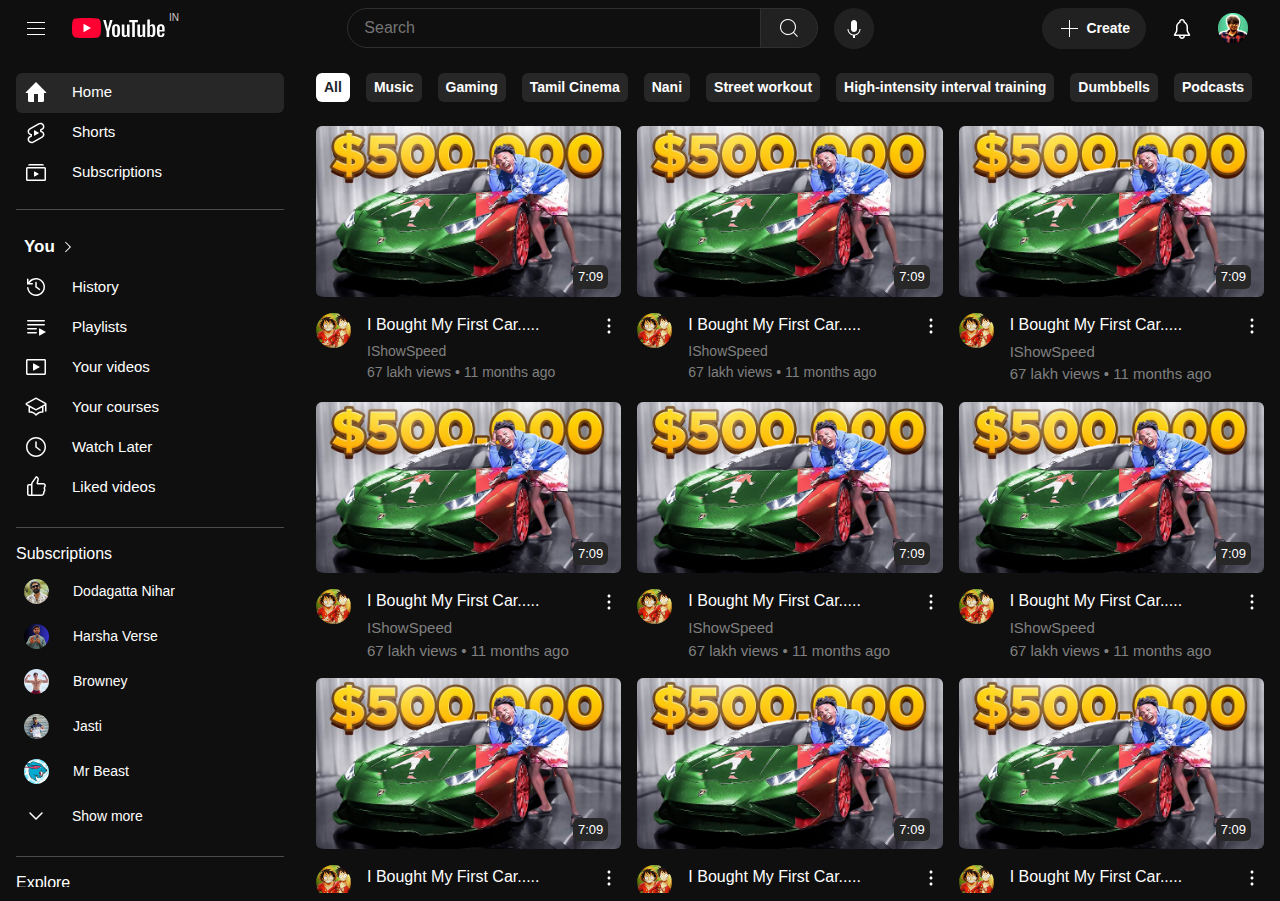
==== youtube-clone/home.html @ 674cef79 "Added two projects" ====
<!DOCTYPE html>
<html lang="en">
  <head>
    <meta charset="UTF-8" />
    <meta name="viewport" content="width=device-width, initial-scale=1.0" />
    <title>YouTube</title>
    <link rel="stylesheet" href="style.css" />
    <link
      href="https://cdn.jsdelivr.net/npm/bootstrap@5.3.0/dist/css/bootstrap.min.css"
      rel="stylesheet"
    />
    <link rel="shortcut icon" href="images/favicon.ico" type="image/x-icon" />
  </head>

  <body>
    <div style="font-family: sans-serif; background-color: #0f0f0f">
      <div
        class="position-sticky"
        style="height: 56.5px; top: 0; background-color: #0f0f0f"
      >
        <div
          class="d-flex justify-content-between align-items-center p-3 me-3 ms-2 h-100"
        >
          <div class="d-flex gap-4 align-items-center">
            <div>
              <svg
                xmlns="http://www.w3.org/2000/svg"
                fill="white"
                height="24"
                viewBox="0 0 24 24"
                width="24"
              >
                <path d="M21 6H3V5h18v1zm0 5H3v1h18v-1zm0 6H3v1h18v-1z"></path>
              </svg>
            </div>
            <div class="d-flex align-items-center gap-1">
              <svg
                xmlns="http://www.w3.org/2000/svg"
                id="yt-ringo2-svg_yt11"
                width="93"
                height="20"
                viewBox="0 0 93 20"
              >
                <g>
                  <path
                    d="M14.4848 20C14.4848 20 23.5695 20 25.8229 19.4C27.0917 19.06 28.0459 18.08 28.3808 16.87C29 14.65 29 9.98 29 9.98C29 9.98 29 5.34 28.3808 3.14C28.0459 1.9 27.0917 0.94 25.8229 0.61C23.5695 0 14.4848 0 14.4848 0C14.4848 0 5.42037 0 3.17711 0.61C1.9286 0.94 0.954148 1.9 0.59888 3.14C0 5.34 0 9.98 0 9.98C0 9.98 0 14.65 0.59888 16.87C0.954148 18.08 1.9286 19.06 3.17711 19.4C5.42037 20 14.4848 20 14.4848 20Z"
                    fill="#FF0033"
                  ></path>
                  <path d="M19 10L11.5 5.75V14.25L19 10Z" fill="white"></path>
                </g>
                <g id="youtube-paths_yt11" fill="white">
                  <path
                    d="M37.1384 18.8999V13.4399L40.6084 2.09994H38.0184L36.6984 7.24994C36.3984 8.42994 36.1284 9.65994 35.9284 10.7999H35.7684C35.6584 9.79994 35.3384 8.48994 35.0184 7.22994L33.7384 2.09994H31.1484L34.5684 13.4399V18.8999H37.1384Z"
                  ></path>
                  <path
                    d="M44.1003 6.29994C41.0703 6.29994 40.0303 8.04994 40.0303 11.8199V13.6099C40.0303 16.9899 40.6803 19.1099 44.0403 19.1099C47.3503 19.1099 48.0603 17.0899 48.0603 13.6099V11.8199C48.0603 8.44994 47.3803 6.29994 44.1003 6.29994ZM45.3903 14.7199C45.3903 16.3599 45.1003 17.3899 44.0503 17.3899C43.0203 17.3899 42.7303 16.3499 42.7303 14.7199V10.6799C42.7303 9.27994 42.9303 8.02994 44.0503 8.02994C45.2303 8.02994 45.3903 9.34994 45.3903 10.6799V14.7199Z"
                  ></path>
                  <path
                    d="M52.2713 19.0899C53.7313 19.0899 54.6413 18.4799 55.3913 17.3799H55.5013L55.6113 18.8999H57.6012V6.53994H54.9613V16.4699C54.6812 16.9599 54.0312 17.3199 53.4212 17.3199C52.6512 17.3199 52.4113 16.7099 52.4113 15.6899V6.53994H49.7812V15.8099C49.7812 17.8199 50.3613 19.0899 52.2713 19.0899Z"
                  ></path>
                  <path
                    d="M62.8261 18.8999V4.14994H65.8661V2.09994H57.1761V4.14994H60.2161V18.8999H62.8261Z"
                  ></path>
                  <path
                    d="M67.8728 19.0899C69.3328 19.0899 70.2428 18.4799 70.9928 17.3799H71.1028L71.2128 18.8999H73.2028V6.53994H70.5628V16.4699C70.2828 16.9599 69.6328 17.3199 69.0228 17.3199C68.2528 17.3199 68.0128 16.7099 68.0128 15.6899V6.53994H65.3828V15.8099C65.3828 17.8199 65.9628 19.0899 67.8728 19.0899Z"
                  ></path>
                  <path
                    d="M80.6744 6.26994C79.3944 6.26994 78.4744 6.82994 77.8644 7.73994H77.7344C77.8144 6.53994 77.8744 5.51994 77.8744 4.70994V1.43994H75.3244L75.3144 12.1799L75.3244 18.8999H77.5444L77.7344 17.6999H77.8044C78.3944 18.5099 79.3044 19.0199 80.5144 19.0199C82.5244 19.0199 83.3844 17.2899 83.3844 13.6099V11.6999C83.3844 8.25994 82.9944 6.26994 80.6744 6.26994ZM80.7644 13.6099C80.7644 15.9099 80.4244 17.2799 79.3544 17.2799C78.8544 17.2799 78.1644 17.0399 77.8544 16.5899V9.23994C78.1244 8.53994 78.7244 8.02994 79.3944 8.02994C80.4744 8.02994 80.7644 9.33994 80.7644 11.7299V13.6099Z"
                  ></path>
                  <path
                    d="M92.6517 11.4999C92.6517 8.51994 92.3517 6.30994 88.9217 6.30994C85.6917 6.30994 84.9717 8.45994 84.9717 11.6199V13.7899C84.9717 16.8699 85.6317 19.1099 88.8417 19.1099C91.3817 19.1099 92.6917 17.8399 92.5417 15.3799L90.2917 15.2599C90.2617 16.7799 89.9117 17.3999 88.9017 17.3999C87.6317 17.3999 87.5717 16.1899 87.5717 14.3899V13.5499H92.6517V11.4999ZM88.8617 7.96994C90.0817 7.96994 90.1717 9.11994 90.1717 11.0699V12.0799H87.5717V11.0699C87.5717 9.13994 87.6517 7.96994 88.8617 7.96994Z"
                  ></path>
                </g>
              </svg>
              <div class="pb-4">
                <span style="color: rgb(205, 200, 200); font-size: 10px"
                  >IN</span
                >
              </div>
            </div>
          </div>

          <div class="d-flex gap-3 align-items-center" style="width: 43%">
            <div
              class="d-flex align-items-center w-100 rounded-pill"
              style="border: 1px solid #303030; height: 40px"
            >
              <input
                type="search"
                name="searchbar"
                id="searchbar"
                placeholder="Search"
                class="w-100 h-100 ps-3 border-0"
                style="
                  caret-color: white;
                  outline: none;
                  color: white;
                  background-color: rgba(0, 0, 0, 0);
                "
              />
              <div
                class="h-100 ps-3 pe-3 rounded-pill rounded-start"
                style="
                  background-color: #ffffff14;
                  border-left: 1px solid #303030;
                "
              >
                <svg
                  xmlns="http://www.w3.org/2000/svg"
                  fill="white"
                  height="24"
                  viewBox="0 0 24 24"
                  width="24"
                  class="h-100"
                >
                  <path
                    clip-rule="evenodd"
                    d="M16.296 16.996a8 8 0 11.707-.708l3.909 3.91-.707.707-3.909-3.909zM18 11a7 7 0 00-14 0 7 7 0 1014 0z"
                    fill-rule="evenodd"
                  ></path>
                </svg>
              </div>
            </div>
            <div class="p-2 rounded-pill" style="background-color: #ffffff14">
              <svg
                xmlns="http://www.w3.org/2000/svg"
                fill="white"
                height="24"
                viewBox="0 0 24 24"
                width="24"
              >
                <path
                  d="M12 3c-1.66 0-3 1.37-3 3.07v5.86c0 1.7 1.34 3.07 3 3.07s3-1.37 3-3.07V6.07C15 4.37 13.66 3 12 3zm6.5 9h-1c0 3.03-2.47 5.5-5.5 5.5S6.5 15.03 6.5 12h-1c0 3.24 2.39 5.93 5.5 6.41V21h2v-2.59c3.11-.48 5.5-3.17 5.5-6.41z"
                ></path>
              </svg>
            </div>
          </div>

          <div class="d-flex gap-4 align-items-center">
            <div
              class="pt-2 pb-2 ps-3 pe-3 rounded-pill"
              style="background-color: #ffffff14"
            >
              <svg
                xmlns="http://www.w3.org/2000/svg"
                fill="white"
                height="24"
                viewBox="0 0 24 24"
                width="24"
              >
                <path d="M20 12h-8v8h-1v-8H3v-1h8V3h1v8h8v1z"></path>
              </svg>
              <span class="text-white fw-bold" style="font-size: 14px"
                >Create</span
              >
            </div>

            <div>
              <svg
                xmlns="http://www.w3.org/2000/svg"
                fill="white"
                height="24"
                viewBox="0 0 24 24"
                width="24"
              >
                <path
                  clip-rule="evenodd"
                  d="m13.497 4.898.053.8.694.4C15.596 6.878 16.5 8.334 16.5 10v2.892c0 .997.27 1.975.784 2.83L18.35 17.5H5.649l1.067-1.778c.513-.855.784-1.833.784-2.83V10c0-1.666.904-3.122 2.256-3.902l.694-.4.053-.8c.052-.78.703-1.398 1.497-1.398.794 0 1.445.618 1.497 1.398ZM6 10c0-2.224 1.21-4.165 3.007-5.201C9.11 3.236 10.41 2 12 2c1.59 0 2.89 1.236 2.993 2.799C16.79 5.835 18 7.776 18 10v2.892c0 .725.197 1.436.57 2.058l1.521 2.535c.4.667-.08 1.515-.857 1.515H15c0 .796-.316 1.559-.879 2.121-.562.563-1.325.879-2.121.879s-1.559-.316-2.121-.879C9.316 20.56 9 19.796 9 19H4.766c-.777 0-1.257-.848-.857-1.515L5.43 14.95c.373-.622.57-1.333.57-2.058V10Zm4.5 9c0 .398.158.78.44 1.06.28.282.662.44 1.06.44s.78-.158 1.06-.44c.282-.28.44-.662.44-1.06h-3Z"
                  fill-rule="evenodd"
                ></path>
              </svg>
            </div>

            <div>
              <img
                src="images/Gnani Profile_1.png"
                alt="profile picture"
                width="30"
                height="30"
              />
            </div>
          </div>
        </div>
      </div>

      <div class="d-flex">
        <div class="flex-column gap-2 small-sidebar" style="max-width: 70px">
          <div class="p-2 pt-3 pb-3 rounded hover">
            <a
              href="home.html"
              class="d-flex flex-column align-items-center gap-1 text-decoration-none text-white"
              style="font-size: 12px"
            >
              <svg
                xmlns="http://www.w3.org/2000/svg"
                fill="white"
                height="24"
                viewBox="0 0 24 24"
                width="24"
              >
                <path
                  clip-rule="evenodd"
                  d="M22.146 11.146a.5.5 0 01-.353.854H20v7.5a1.5 1.5 0 01-1.5 1.5H14v-8h-4v8H5.5A1.5 1.5 0 014 19.5V12H2.207a.5.5 0 01-.353-.854L12 1l10.146 10.146Z"
                  fill-rule="evenodd"
                ></path>
              </svg>
              <span>Home</span></a
            >
          </div>

          <div class="p-2 pt-3 pb-3 rounded hover">
            <a
              href="#"
              class="d-flex flex-column align-items-center gap-1 text-decoration-none text-white"
              style="font-size: 12px"
            >
              <svg
                xmlns="http://www.w3.org/2000/svg"
                fill="white"
                height="24"
                viewBox="0 0 24 24"
                width="24"
              >
                <path
                  clip-rule="evenodd"
                  d="m7.61 15.719.392-.22v-2.24l-.534-.228-.942-.404c-.869-.372-1.4-1.15-1.446-1.974-.047-.823.39-1.642 1.203-2.097h.001L15.13 3.59c1.231-.689 2.785-.27 3.466.833.652 1.058.313 2.452-.879 3.118l-1.327.743-.388.217v2.243l.53.227.942.404c.869.372 1.4 1.15 1.446 1.974.047.823-.39 1.642-1.203 2.097l-.002.001-8.845 4.964-.001.001c-1.231.688-2.784.269-3.465-.834-.652-1.058-.313-2.451.879-3.118l1.327-.742Zm1.993 6.002c-1.905 1.066-4.356.46-5.475-1.355-1.057-1.713-.548-3.89 1.117-5.025a4.14 4.14 0 01.305-.189l1.327-.742-.942-.404a4.055 4.055 0 01-.709-.391c-.963-.666-1.578-1.718-1.644-2.877-.08-1.422.679-2.77 1.968-3.49l8.847-4.966c1.905-1.066 4.356-.46 5.475 1.355 1.057 1.713.548 3.89-1.117 5.025a4.074 4.074 0 01-.305.19l-1.327.742.942.403c.253.109.49.24.709.392.963.666 1.578 1.717 1.644 2.876.08 1.423-.679 2.77-1.968 3.491l-8.847 4.965ZM10 14.567a.25.25 0 00.374.217l4.45-2.567a.25.25 0 000-.433l-4.45-2.567a.25.25 0 00-.374.216v5.134Z"
                  fill-rule="evenodd"
                ></path>
              </svg>
              <span>Shorts</span></a
            >
          </div>

          <div class="p-2 pt-3 pb-3 rounded hover">
            <a
              href="subscriptions.html"
              class="d-flex flex-column align-items-center gap-1 text-decoration-none text-white"
              style="font-size: 12px"
            >
              <svg
                xmlns="http://www.w3.org/2000/svg"
                fill="white"
                height="24"
                viewBox="0 0 24 24"
                width="24"
              >
                <path
                  clip-rule="evenodd"
                  d="M4 4.5A1.5 1.5 0 015.5 3h13A1.5 1.5 0 0120 4.5H4Zm16.5 3h-17v11h17v-11ZM3.5 6A1.5 1.5 0 002 7.5v11A1.5 1.5 0 003.5 20h17a1.5 1.5 0 001.5-1.5v-11A1.5 1.5 0 0020.5 6h-17Zm7.257 4.454a.5.5 0 00-.757.43v4.233a.5.5 0 00.757.429L15 13l-4.243-2.546Z"
                  fill-rule="evenodd"
                ></path>
              </svg>
              <span>Subscriptions</span></a
            >
          </div>

          <div class="p-2 pt-3 pb-3 rounded hover">
            <a
              href="#"
              class="d-flex flex-column align-items-center gap-1 text-decoration-none text-white"
              style="font-size: 12px"
            >
              <svg
                xmlns="http://www.w3.org/2000/svg"
                fill="currentColor"
                height="24"
                viewBox="0 0 24 24"
                width="24"
              >
                <path
                  clip-rule="evenodd"
                  d="M12 20.5c1.894 0 3.643-.62 5.055-1.666a5.5 5.5 0 00-10.064-.105.755.755 0 01-.054.099A8.462 8.462 0 0012 20.5Zm4.079-5.189a7 7 0 012.142 2.48 8.5 8.5 0 10-12.443 0 7 7 0 0110.3-2.48ZM12 22c5.523 0 10-4.477 10-10S17.523 2 12 2 2 6.477 2 12s4.477 10 10 10Zm2-12.5a2 2 0 11-4 0 2 2 0 014 0Zm1.5 0a3.5 3.5 0 11-7 0 3.5 3.5 0 017 0Z"
                  fill-rule="evenodd"
                ></path>
              </svg>
              <span>You</span></a
            >
          </div>
        </div>

        <div
          class="p-3 text-white scroll-bar sidebar"
          style="max-width: 300px; max-height: 92.3vh"
        >
          <div class="p-2 rounded" style="background-color: #272727">
            <a
              href="home.html"
              class="d-flex align-items-center gap-4 text-decoration-none text-white"
              style="font-size: 15px"
            >
              <svg
                xmlns="http://www.w3.org/2000/svg"
                fill="white"
                height="24"
                viewBox="0 0 24 24"
                width="24"
              >
                <path
                  clip-rule="evenodd"
                  d="M22.146 11.146a.5.5 0 01-.353.854H20v7.5a1.5 1.5 0 01-1.5 1.5H14v-8h-4v8H5.5A1.5 1.5 0 014 19.5V12H2.207a.5.5 0 01-.353-.854L12 1l10.146 10.146Z"
                  fill-rule="evenodd"
                ></path>
              </svg>
              <span>Home</span></a
            >
          </div>

          <div class="p-2 rounded hover">
            <a
              href="#"
              class="d-flex align-items-center gap-4 text-decoration-none text-white"
              style="font-size: 15px"
            >
              <svg
                xmlns="http://www.w3.org/2000/svg"
                fill="white"
                height="24"
                viewBox="0 0 24 24"
                width="24"
              >
                <path
                  clip-rule="evenodd"
                  d="m7.61 15.719.392-.22v-2.24l-.534-.228-.942-.404c-.869-.372-1.4-1.15-1.446-1.974-.047-.823.39-1.642 1.203-2.097h.001L15.13 3.59c1.231-.689 2.785-.27 3.466.833.652 1.058.313 2.452-.879 3.118l-1.327.743-.388.217v2.243l.53.227.942.404c.869.372 1.4 1.15 1.446 1.974.047.823-.39 1.642-1.203 2.097l-.002.001-8.845 4.964-.001.001c-1.231.688-2.784.269-3.465-.834-.652-1.058-.313-2.451.879-3.118l1.327-.742Zm1.993 6.002c-1.905 1.066-4.356.46-5.475-1.355-1.057-1.713-.548-3.89 1.117-5.025a4.14 4.14 0 01.305-.189l1.327-.742-.942-.404a4.055 4.055 0 01-.709-.391c-.963-.666-1.578-1.718-1.644-2.877-.08-1.422.679-2.77 1.968-3.49l8.847-4.966c1.905-1.066 4.356-.46 5.475 1.355 1.057 1.713.548 3.89-1.117 5.025a4.074 4.074 0 01-.305.19l-1.327.742.942.403c.253.109.49.24.709.392.963.666 1.578 1.717 1.644 2.876.08 1.423-.679 2.77-1.968 3.491l-8.847 4.965ZM10 14.567a.25.25 0 00.374.217l4.45-2.567a.25.25 0 000-.433l-4.45-2.567a.25.25 0 00-.374.216v5.134Z"
                  fill-rule="evenodd"
                ></path>
              </svg>
              <span>Shorts</span></a
            >
          </div>

          <div class="p-2 rounded hover">
            <a
              href="subscriptions.html"
              class="d-flex align-items-center gap-4 text-decoration-none text-white"
              style="font-size: 15px"
            >
              <svg
                xmlns="http://www.w3.org/2000/svg"
                fill="white"
                height="24"
                viewBox="0 0 24 24"
                width="24"
              >
                <path
                  clip-rule="evenodd"
                  d="M4 4.5A1.5 1.5 0 015.5 3h13A1.5 1.5 0 0120 4.5H4Zm16.5 3h-17v11h17v-11ZM3.5 6A1.5 1.5 0 002 7.5v11A1.5 1.5 0 003.5 20h17a1.5 1.5 0 001.5-1.5v-11A1.5 1.5 0 0020.5 6h-17Zm7.257 4.454a.5.5 0 00-.757.43v4.233a.5.5 0 00.757.429L15 13l-4.243-2.546Z"
                  fill-rule="evenodd"
                ></path>
              </svg>
              <span> Subscriptions</span></a
            >
          </div>
          <hr />

          <div>
            <div class="p-2 rounded hover">
              <a
                href="#"
                class="d-flex align-items-center gap-4 text-decoration-none text-white fw-bold"
                style="font-size: 17px"
              >
                <p class="m-0 lh-0 p-0">
                  You
                  <span
                    ><svg
                      xmlns="http://www.w3.org/2000/svg"
                      fill="white"
                      height="16"
                      viewBox="0 0 16 16"
                      width="16"
                    >
                      <path
                        d="M4.97 12.65 9.62 8 4.97 3.35l.71-.71L11.03 8l-5.35 5.35-.71-.7z"
                      ></path></svg
                  ></span>
                </p>
              </a>
            </div>

            <div class="pb-1">
              <div class="p-2 rounded hover">
                <a
                  href="#"
                  class="d-flex align-items-center gap-4 text-decoration-none text-white"
                  style="font-size: 15px"
                >
                  <svg
                    xmlns="http://www.w3.org/2000/svg"
                    fill="currentColor"
                    height="24"
                    viewBox="0 0 24 24"
                    width="24"
                  >
                    <path
                      clip-rule="evenodd"
                      d="M14.203 4.83c-1.74-.534-3.614-.418-5.274.327-1.354.608-2.49 1.6-3.273 2.843H8.25c.414 0 .75.336.75.75s-.336.75-.75.75H3V4.25c0-.414.336-.75.75-.75s.75.336.75.75v2.775c.935-1.41 2.254-2.536 3.815-3.236 1.992-.894 4.241-1.033 6.328-.392 2.088.641 3.87 2.02 5.017 3.878 1.146 1.858 1.578 4.07 1.215 6.223-.364 2.153-1.498 4.1-3.19 5.48-1.693 1.379-3.83 2.095-6.012 2.016-2.182-.08-4.26-.949-5.849-2.447-1.588-1.499-2.578-3.523-2.784-5.697-.039-.412.264-.778.676-.817.412-.04.778.263.818.675.171 1.812.996 3.499 2.32 4.748 1.323 1.248 3.055 1.973 4.874 2.04 1.818.065 3.598-.532 5.01-1.681 1.41-1.15 2.355-2.773 2.657-4.567.303-1.794-.056-3.637-1.012-5.186-.955-1.548-2.44-2.697-4.18-3.231ZM12.75 7.5c0-.414-.336-.75-.75-.75s-.75.336-.75.75v4.886l.314.224 3.5 2.5c.337.241.806.163 1.046-.174.241-.337.163-.806-.174-1.046l-3.186-2.276V7.5Z"
                      fill-rule="evenodd"
                    ></path>
                  </svg>
                  <span>History</span></a
                >
              </div>

              <div class="p-2 rounded hover">
                <a
                  href="#"
                  class="d-flex align-items-center gap-4 text-decoration-none text-white"
                  style="font-size: 15px"
                >
                  <svg
                    xmlns="http://www.w3.org/2000/svg"
                    fill="currentColor"
                    height="24"
                    viewBox="0 0 24 24"
                    width="24"
                  >
                    <path
                      clip-rule="evenodd"
                      d="M3.75 5c-.414 0-.75.336-.75.75s.336.75.75.75h16.5c.414 0 .75-.336.75-.75S20.664 5 20.25 5H3.75Zm0 4c-.414 0-.75.336-.75.75s.336.75.75.75h16.5c.414 0 .75-.336.75-.75S20.664 9 20.25 9H3.75Zm0 4c-.414 0-.75.336-.75.75s.336.75.75.75h8.5c.414 0 .75-.336.75-.75s-.336-.75-.75-.75h-8.5Zm8.5 4c.414 0 .75.336.75.75s-.336.75-.75.75h-8.5c-.414 0-.75-.336-.75-.75s.336-.75.75-.75h8.5Zm3.498-3.572c-.333-.191-.748.05-.748.434v6.276c0 .384.415.625.748.434L22 17l-6.252-3.572Z"
                      fill-rule="evenodd"
                    ></path>
                  </svg>
                  <span>Playlists</span></a
                >
              </div>

              <div class="p-2 rounded hover">
                <a
                  href="#"
                  class="d-flex align-items-center gap-4 text-decoration-none text-white"
                  style="font-size: 15px"
                >
                  <svg
                    xmlns="http://www.w3.org/2000/svg"
                    fill="currentColor"
                    height="24"
                    viewBox="0 0 24 24"
                    width="24"
                  >
                    <path
                      clip-rule="evenodd"
                      d="M3.5 5.5h17v13h-17v-13ZM2 5.5C2 4.672 2.672 4 3.5 4h17c.828 0 1.5.672 1.5 1.5v13c0 .828-.672 1.5-1.5 1.5h-17c-.828 0-1.5-.672-1.5-1.5v-13Zm7.748 2.927c-.333-.19-.748.05-.748.435v6.276c0 .384.415.625.748.434L16 12 9.748 8.427Z"
                      fill-rule="evenodd"
                    ></path>
                  </svg>
                  <span>Your videos</span></a
                >
              </div>

              <div class="p-2 rounded hover">
                <a
                  href="#"
                  class="d-flex align-items-center gap-4 text-decoration-none text-white"
                  style="font-size: 15px"
                >
                  <svg
                    xmlns="http://www.w3.org/2000/svg"
                    fill="currentColor"
                    height="24"
                    viewBox="0 0 24 24"
                    width="24"
                  >
                    <path
                      clip-rule="evenodd"
                      d="M11.271 2.689a1.5 1.5 0 011.457 0l9 5A1.5 1.5 0 0122.5 9v7a.75.75 0 01-1.5 0v-5.284l-1.5.833V17a.75.75 0 01-.741.75c-1.9.023-3.076.4-3.941.896-.71.407-1.229.895-1.817 1.448-.159.149-.322.302-.496.46a.75.75 0 01-1.046-.034l-.076-.08c-.702-.73-1.303-1.355-2.164-1.832-.875-.485-2.074-.84-3.976-.858A.75.75 0 014.5 17v-5.45l-2.228-1.24a1.5 1.5 0 010-2.622l9-5ZM6 12.383v3.891c1.703.096 2.946.468 3.946 1.022.858.475 1.508 1.07 2.08 1.652.575-.54 1.221-1.13 2.046-1.603.988-.566 2.215-.963 3.928-1.068v-3.894l-5.272 2.928a1.5 1.5 0 01-1.457 0L6 12.383ZM12 4l9 5-9 5-9-5 9-5Z"
                      fill-rule="evenodd"
                    ></path>
                  </svg>
                  <span>Your courses</span></a
                >
              </div>

              <div class="p-2 rounded hover">
                <a
                  href="watch-later.html"
                  class="d-flex align-items-center gap-4 text-decoration-none text-white"
                  style="font-size: 15px"
                >
                  <svg
                    xmlns="http://www.w3.org/2000/svg"
                    fill="currentColor"
                    height="24"
                    viewBox="0 0 24 24"
                    width="24"
                  >
                    <path
                      clip-rule="evenodd"
                      d="M20.5 12c0 4.694-3.806 8.5-8.5 8.5S3.5 16.694 3.5 12 7.306 3.5 12 3.5s8.5 3.806 8.5 8.5Zm1.5 0c0 5.523-4.477 10-10 10S2 17.523 2 12 6.477 2 12 2s10 4.477 10 10Zm-9.25-5c0-.414-.336-.75-.75-.75s-.75.336-.75.75v5.375l.3.225 4 3c.331.248.802.181 1.05-.15.248-.331.181-.801-.15-1.05l-3.7-2.775V7Z"
                      fill-rule="evenodd"
                    ></path>
                  </svg>
                  <span>Watch Later</span></a
                >
              </div>

              <div class="p-2 rounded hover">
                <a
                  href="#"
                  class="d-flex align-items-center gap-4 text-decoration-none text-white"
                  style="font-size: 15px"
                >
                  <svg
                    xmlns="http://www.w3.org/2000/svg"
                    fill="currentColor"
                    height="24"
                    viewBox="0 0 24 24"
                    width="24"
                  >
                    <path
                      clip-rule="evenodd"
                      d="M14.813 5.018 14.41 6.5 14 8h5.192c.826 0 1.609.376 2.125 1.022.711.888.794 2.125.209 3.101L21 13l.165.413c.519 1.296.324 2.769-.514 3.885l-.151.202v.5c0 1.657-1.343 3-3 3H5c-1.105 0-2-.895-2-2v-8c0-1.105.895-2 2-2h2v.282c0-.834.26-1.647.745-2.325L12 1l1.1.472c1.376.59 2.107 2.103 1.713 3.546ZM7 10.5H5c-.276 0-.5.224-.5.5v8c0 .276.224.5.5.5h2v-9Zm10.5 9h-9V9.282c0-.521.163-1.03.466-1.453l3.553-4.975c.682.298 1.043 1.051.847 1.77l-.813 2.981c-.123.451-.029.934.255 1.305.284.372.725.59 1.192.59h5.192c.37 0 .722.169.954.459.32.399.357.954.094 1.393l-.526.876c-.241.402-.28.894-.107 1.33l.165.412c.324.81.203 1.73-.32 2.428l-.152.202c-.195.26-.3.575-.3.9v.5c0 .828-.672 1.5-1.5 1.5Z"
                      fill-rule="evenodd"
                    ></path>
                  </svg>
                  <span>Liked videos</span></a
                >
              </div>
            </div>
            <hr />
          </div>

          <div>
            <h6>Subscriptions</h6>
            <div class="d-flex flex-column gap-1">
              <div class="d-flex align-items-center gap-4 p-2 rounded hover">
                <a
                  href="channel.html"
                  class="d-flex align-items-center gap-4 text-decoration-none text-white"
                  style="font-size: 15px"
                >
                  <img
                    src="images/subscriptions/sub1.png"
                    alt="sub1 image"
                    width="25"
                    height="25"
                    class="rounded-pill"
                  />
                  <span style="font-size: 14px">Dodagatta Nihar</span></a
                >
              </div>

              <div class="d-flex align-items-center gap-4 p-2 rounded hover">
                <a
                  href="#"
                  class="d-flex align-items-center gap-4 text-decoration-none text-white"
                  style="font-size: 15px"
                >
                  <img
                    src="images/subscriptions/sub2.png"
                    alt="sub2 image"
                    width="25"
                    height="25"
                    class="rounded-pill"
                  />
                  <span style="font-size: 14px">Harsha Verse</span></a
                >
              </div>

              <div class="d-flex align-items-center gap-4 p-2 rounded hover">
                <a
                  href="#"
                  class="d-flex align-items-center gap-4 text-decoration-none text-white"
                  style="font-size: 15px"
                >
                  <img
                    src="images/subscriptions/sub3.png"
                    alt="sub3 image"
                    width="25"
                    height="25"
                    class="rounded-pill"
                  />
                  <span style="font-size: 14px">Browney</span></a
                >
              </div>

              <div class="d-flex align-items-center gap-4 p-2 rounded hover">
                <a
                  href="#"
                  class="d-flex align-items-center gap-4 text-decoration-none text-white"
                  style="font-size: 15px"
                >
                  <img
                    src="images/subscriptions/sub4.png"
                    alt="sub4 image"
                    width="25"
                    height="25"
                    class="rounded-pill"
                  />
                  <span style="font-size: 14px">Jasti</span></a
                >
              </div>

              <div class="d-flex align-items-center gap-4 p-2 rounded hover">
                <a
                  href="#"
                  class="d-flex align-items-center gap-4 text-decoration-none text-white"
                  style="font-size: 15px"
                >
                  <img
                    src="images/subscriptions/sub5.png"
                    alt="sub5 image"
                    width="25"
                    height="25"
                    class="rounded-pill"
                  />
                  <span style="font-size: 14px">Mr Beast</span></a
                >
              </div>

              <div class="d-flex align-items-center gap-4 p-2 rounded hover">
                <a
                  href="#"
                  class="d-flex align-items-center gap-4 text-decoration-none text-white"
                  style="font-size: 15px"
                >
                  <svg
                    xmlns="http://www.w3.org/2000/svg"
                    fill="currentColor"
                    height="24"
                    viewBox="0 0 24 24"
                    width="24"
                  >
                    <path
                      clip-rule="evenodd"
                      d="M5.47 8.47c.293-.293.767-.293 1.06 0L12 13.94l5.47-5.47c.293-.293.767-.293 1.06 0 .293.293.293.767 0 1.06l-6 6-.53.53-.53-.53-6-6c-.293-.293-.293-.767 0-1.06Z"
                      fill-rule="evenodd"
                    ></path>
                  </svg>
                  <span style="font-size: 14px">Show more</span></a
                >
              </div>

              <hr />
            </div>
          </div>

          <div>
            <h6>Explore</h6>

            <div class="p-2 rounded hover">
              <a
                href="trending.html"
                class="d-flex align-items-center gap-4 text-decoration-none text-white"
                style="font-size: 15px"
              >
                <svg
                  xmlns="http://www.w3.org/2000/svg"
                  fill="currentColor"
                  height="24"
                  viewBox="0 0 24 24"
                  width="24"
                >
                  <path
                    clip-rule="evenodd"
                    d="m14 2-1.5.886-5.195 3.07C4.637 7.533 3 10.401 3 13.5c0 4.694 3.806 8.5 8.5 8.5s8.5-3.806 8.5-8.5V1l-1.5 1-3 2L14 5V2ZM8.068 7.248l4.432-2.62v3.175l2.332-1.555L18.5 3.803V13.5c0 3.866-3.134 7-7 7s-7-3.134-7-7c0-2.568 1.357-4.946 3.568-6.252ZM9 15c0-1.226.693-2.346 1.789-2.894L15 10v5c0 1.657-1.343 3-3 3s-3-1.343-3-3Z"
                    fill-rule="evenodd"
                  ></path>
                </svg>
                <span>Trending</span></a
              >
            </div>

            <div class="p-2 rounded hover">
              <a
                href="#"
                class="d-flex align-items-center gap-4 text-decoration-none text-white"
                style="font-size: 15px"
              >
                <svg
                  xmlns="http://www.w3.org/2000/svg"
                  fill="currentColor"
                  height="24"
                  viewBox="0 0 24 24"
                  width="24"
                >
                  <path
                    clip-rule="evenodd"
                    d="M12 2.5c-.328 0-.653.065-.957.19-.303.126-.579.31-.81.542-.233.232-.417.508-.543.811-.125.304-.19.629-.19.957v1h5V5c0-.328-.065-.653-.19-.957-.126-.303-.31-.579-.542-.81-.232-.233-.508-.417-.811-.543-.304-.125-.629-.19-.957-.19ZM16 5v1h3.5c.828 0 1.5.672 1.5 1.5V18c0 2.21-1.79 4-4 4H7c-2.21 0-4-1.79-4-4V7.5C3 6.672 3.672 6 4.5 6H8V5c0-.525.103-1.045.304-1.53.201-.486.496-.927.868-1.298.371-.372.812-.667 1.297-.868C10.955 1.104 11.475 1 12 1c.525 0 1.045.103 1.53.304.486.202.927.496 1.298.868.372.371.667.812.867 1.297C15.896 3.955 16 4.475 16 5Zm-4 7.5c-.328 0-.653-.065-.957-.19-.303-.126-.579-.31-.81-.542-.233-.232-.417-.508-.543-.811-.125-.304-.19-.629-.19-.957 0-.414-.336-.75-.75-.75S8 9.586 8 10c0 .525.103 1.045.304 1.53.201.486.496.927.868 1.298.371.372.812.667 1.297.867.486.201 1.006.305 1.531.305.525 0 1.045-.104 1.53-.305.486-.2.927-.495 1.298-.867.372-.371.667-.812.867-1.297.201-.486.305-1.006.305-1.531 0-.414-.336-.75-.75-.75s-.75.336-.75.75c0 .328-.065.653-.19.957-.126.303-.31.579-.542.81-.232.233-.508.417-.811.543-.304.125-.629.19-.957.19Zm-7.5-5h15V18c0 1.38-1.12 2.5-2.5 2.5H7c-1.38 0-2.5-1.12-2.5-2.5V7.5Z"
                    fill-rule="evenodd"
                  ></path>
                </svg>
                <span>Shopping</span></a
              >
            </div>

            <div class="p-2 rounded hover">
              <a
                href="#"
                class="d-flex align-items-center gap-4 text-decoration-none text-white"
                style="font-size: 15px"
              >
                <svg
                  xmlns="http://www.w3.org/2000/svg"
                  fill="currentColor"
                  height="24"
                  viewBox="0 0 24 24"
                  width="24"
                >
                  <path
                    clip-rule="evenodd"
                    d="M19 3c0-.271-.146-.521-.383-.654-.237-.133-.527-.127-.758.014l-9 5.5c-.223.136-.359.379-.359.64v7.901C8.059 16.146 7.546 16 7 16c-1.657 0-3 1.343-3 3s1.343 3 3 3 3-1.343 3-3v-7.08l7.5-4.583v6.064c-.441-.255-.954-.401-1.5-.401-1.657 0-3 1.343-3 3s1.343 3 3 3 3-1.343 3-3V3Zm-1.5 13c0-.828-.672-1.5-1.5-1.5s-1.5.672-1.5 1.5.672 1.5 1.5 1.5 1.5-.672 1.5-1.5Zm-9 3c0-.828-.672-1.5-1.5-1.5s-1.5.672-1.5 1.5.672 1.5 1.5 1.5 1.5-.672 1.5-1.5Zm9-13.42L10 10.162V8.92l7.5-4.584V5.58Z"
                    fill-rule="evenodd"
                  ></path>
                </svg>
                <span>Music</span></a
              >
            </div>

            <div class="p-2 rounded hover">
              <a
                href="#"
                class="d-flex align-items-center gap-4 text-decoration-none text-white"
                style="font-size: 15px"
              >
                <svg
                  xmlns="http://www.w3.org/2000/svg"
                  fill="currentColor"
                  height="24"
                  viewBox="0 0 24 24"
                  width="24"
                >
                  <path
                    clip-rule="evenodd"
                    d="m3.116 5.998 16.79-2.66.157.988-16.79 2.66-.157-.988Zm-1.481.235c-.13-.819.428-1.587 1.247-1.717l16.79-2.659c.819-.13 1.587.429 1.716 1.247l.157.988.234 1.481-1.481.235L6.463 7.999H22v11.5c0 .829-.672 1.5-1.5 1.5h-17c-.828 0-1.5-.671-1.5-1.5V8.539L1.79 7.22l-.156-.987Zm7.698 3.266h-2L9 11.999H6l-1.667-2.5H3.5v10h17v-10h-3.167L19 12h-3l-1.667-2.501h-2L14 12h-3L9.333 9.499Z"
                    fill-rule="evenodd"
                  ></path>
                </svg>
                <span>Films</span></a
              >
            </div>

            <div class="p-2 rounded hover">
              <a
                href="#"
                class="d-flex align-items-center gap-4 text-decoration-none text-white"
                style="font-size: 15px"
              >
                <svg
                  xmlns="http://www.w3.org/2000/svg"
                  fill="currentColor"
                  height="24"
                  viewBox="0 0 24 24"
                  width="24"
                >
                  <path
                    clip-rule="evenodd"
                    d="M5.636 5.636c.293-.293.293-.768 0-1.06-.293-.294-.768-.294-1.06 0-.976.974-1.75 2.132-2.277 3.406C1.772 9.256 1.5 10.622 1.5 12c0 1.379.272 2.744.8 4.018.527 1.274 1.3 2.432 2.275 3.407.293.293.768.293 1.061 0 .293-.293.293-.768 0-1.061-.836-.836-1.499-1.828-1.95-2.92C3.232 14.352 3 13.182 3 12s.233-2.352.685-3.444c.452-1.092 1.115-2.084 1.951-2.92Zm2.828 1.768c.293.292.293.767 0 1.06-.464.464-.832 1.016-1.083 1.622C7.129 10.693 7 11.343 7 12c0 .656.13 1.306.38 1.913.252.607.62 1.158 1.084 1.622.293.293.293.768 0 1.06-.292.294-.767.294-1.06 0-.604-.603-1.083-1.32-1.41-2.108C5.669 13.7 5.5 12.853 5.5 12c0-.854.168-1.7.495-2.488.326-.788.805-1.505 1.409-2.108.293-.293.768-.293 1.06 0Zm7.072 0c.292-.293.767-.293 1.06 0C17.816 8.623 18.5 10.276 18.5 12c0 1.724-.685 3.377-1.904 4.596-.293.293-.768.293-1.06 0-.293-.293-.293-.768 0-1.06C16.473 14.597 17 13.325 17 12s-.527-2.598-1.464-3.536c-.293-.293-.293-.768 0-1.06Zm2.828-2.829c.293-.293.768-.293 1.06 0C21.395 6.545 22.5 9.215 22.5 12s-1.106 5.456-3.075 7.425c-.293.293-.768.293-1.061 0-.293-.293-.293-.768 0-1.061C20.052 16.676 21 14.387 21 12s-.948-4.676-2.636-6.364c-.293-.293-.293-.768 0-1.06ZM12 14c1.105 0 2-.895 2-2 0-1.104-.895-2-2-2s-2 .896-2 2c0 1.105.895 2 2 2Z"
                    fill-rule="evenodd"
                  ></path>
                </svg>
                <span>Live</span></a
              >
            </div>

            <div class="p-2 rounded hover">
              <a
                href="#"
                class="d-flex align-items-center gap-4 text-decoration-none text-white"
                style="font-size: 15px"
              >
                <svg
                  xmlns="http://www.w3.org/2000/svg"
                  fill="currentColor"
                  height="24"
                  viewBox="0 0 24 24"
                  width="24"
                >
                  <path
                    clip-rule="evenodd"
                    d="m12 7.75-.772-.464-4.186-2.511L2.5 7.803v6.307L12 19.29l9.5-5.181V7.803l-4.542-3.028-4.186 2.511L12 7.75ZM12 6 7.814 3.488c-.497-.298-1.122-.283-1.604.039L1.668 6.555C1.251 6.833 1 7.3 1 7.803v6.307c0 .548.3 1.054.782 1.316l9.5 5.182c.447.244.989.244 1.436 0l9.5-5.182c.482-.262.782-.768.782-1.316V7.803c0-.502-.25-.97-.668-1.248L17.79 3.527c-.482-.322-1.107-.337-1.604-.039L12 6Zm3.5 6.25c0 .69-.56 1.25-1.25 1.25S13 12.94 13 12.25 13.56 11 14.25 11s1.25.56 1.25 1.25ZM7 8c-.414 0-.75.336-.75.75v1.5h-1.5c-.414 0-.75.336-.75.75s.336.75.75.75h1.5v1.5c0 .414.336.75.75.75s.75-.336.75-.75v-1.5h1.5c.414 0 .75-.336.75-.75s-.336-.75-.75-.75h-1.5v-1.5C7.75 8.336 7.414 8 7 8Zm10.75 3c.69 0 1.25-.56 1.25-1.25s-.56-1.25-1.25-1.25-1.25.56-1.25 1.25.56 1.25 1.25 1.25Z"
                    fill-rule="evenodd"
                  ></path>
                </svg>
                <span>Gaming</span></a
              >
            </div>

            <div class="p-2 rounded hover">
              <a
                href="#"
                class="d-flex align-items-center gap-4 text-decoration-none text-white"
                style="font-size: 15px"
              >
                <svg
                  xmlns="http://www.w3.org/2000/svg"
                  fill="currentColor"
                  height="24"
                  viewBox="0 0 24 24"
                  width="24"
                >
                  <path
                    clip-rule="evenodd"
                    d="M2 5.121V3l.94.94.56.56.5.5.94-.94.12-.12L6 3l.94.94.12.12L8 5l.94-.94.12-.12L10 3l.94.94.12.12L12 5l.94-.94.12-.12L14 3l.94.94.12.12L16 5l.94-.94.12-.12L18 3l.94.94.12.12L20 5l.5-.5.56-.56L22 3v16c0 1.105-.895 2-2 2H4c-1.105 0-2-.895-2-2V5.121ZM10.75 19.5h-4.5v-5.25h4.5v5.25Zm1.25 0V13H5v6.5H4c-.276 0-.5-.224-.5-.5V7.65l2.514-2.514.925.925L8 7.12l1.06-1.06.94-.94.94.94L12 7.12l1.06-1.06.94-.94.94.94L16 7.12l1.06-1.06.926-.925L20.5 7.65V19c0 .276-.224.5-.5.5h-8ZM19 9v2H5V9h14Zm-5 4h5v1.5h-5V13Zm5 3h-5v1.5h5V16Z"
                    fill-rule="evenodd"
                  ></path>
                </svg>
                <span>News</span></a
              >
            </div>

            <div class="p-2 rounded hover">
              <a
                href="#"
                class="d-flex align-items-center gap-4 text-decoration-none text-white"
                style="font-size: 15px"
              >
                <svg
                  xmlns="http://www.w3.org/2000/svg"
                  fill="currentColor"
                  height="24"
                  viewBox="0 0 24 24"
                  width="24"
                >
                  <path
                    clip-rule="evenodd"
                    d="M6.5 3.5h11V9c0 3.038-2.462 5.5-5.5 5.5S6.5 12.038 6.5 9V3.5ZM5 3.5C5 2.672 5.672 2 6.5 2h11c.828 0 1.5.672 1.5 1.5V4h2c.552 0 1 .448 1 1v3c0 2.493-1.825 4.56-4.212 4.938-1.082 1.588-2.8 2.707-4.788 2.991V17.5h1.5c.828 0 1.5.672 1.5 1.5v3H8v-3c0-.828.672-1.5 1.5-1.5H11v-1.57c-1.987-.285-3.706-1.404-4.788-2.992C3.825 12.56 2 10.493 2 8V5c0-.552.448-1 1-1h2v-.5Zm0 1.75H3.25V8c0 1.508.89 2.808 2.174 3.403C5.15 10.654 5 9.845 5 9V5.25Zm13.576 6.153C19.86 10.808 20.75 9.508 20.75 8V5.25H19V9c0 .844-.15 1.654-.424 2.403ZM9.5 20.5V19h5v1.5h-5Z"
                    fill-rule="evenodd"
                  ></path>
                </svg>
                <span>Sport</span></a
              >
            </div>

            <div class="p-2 rounded hover">
              <a
                href="#"
                class="d-flex align-items-center gap-4 text-decoration-none text-white"
                style="font-size: 15px"
              >
                <svg
                  xmlns="http://www.w3.org/2000/svg"
                  fill="currentColor"
                  height="24"
                  viewBox="0 0 24 24"
                  width="24"
                >
                  <path
                    clip-rule="evenodd"
                    d="M11.271 2.689a1.5 1.5 0 011.457 0l9 5A1.5 1.5 0 0122.5 9v7a.75.75 0 01-1.5 0v-5.284l-1.5.833V17a.75.75 0 01-.741.75c-1.9.023-3.076.4-3.941.896-.71.407-1.229.895-1.817 1.448-.159.149-.322.302-.496.46a.75.75 0 01-1.046-.034l-.076-.08c-.702-.73-1.303-1.355-2.164-1.832-.875-.485-2.074-.84-3.976-.858A.75.75 0 014.5 17v-5.45l-2.228-1.24a1.5 1.5 0 010-2.622l9-5ZM6 12.383v3.891c1.703.096 2.946.468 3.946 1.022.858.475 1.508 1.07 2.08 1.652.575-.54 1.221-1.13 2.046-1.603.988-.566 2.215-.963 3.928-1.068v-3.894l-5.272 2.928a1.5 1.5 0 01-1.457 0L6 12.383ZM12 4l9 5-9 5-9-5 9-5Z"
                    fill-rule="evenodd"
                  ></path>
                </svg>
                <span>Courses</span></a
              >
            </div>

            <div class="p-2 rounded hover">
              <a
                href="#"
                class="d-flex align-items-center gap-4 text-decoration-none text-white"
                style="font-size: 15px"
              >
                <svg
                  xmlns="http://www.w3.org/2000/svg"
                  fill="currentColor"
                  height="24"
                  viewBox="0 0 24 24"
                  width="24"
                >
                  <path
                    clip-rule="evenodd"
                    d="M11.58 2.03c.545-.078 1.1-.003 1.606.214.506.218.942.57 1.26 1.02.319.448.508.976.547 1.525.038.55-.075 1.099-.328 1.588-.252.489-.634.899-1.104 1.185-.254.154-.527.27-.81.343v.705l7.18 5.026c.267.187.383.527.284.84-.098.312-.388.524-.715.524H18v3c0 .552-.448 1-1 1h-2v3h-1v-1h-1v1h-1v-1h-1v1h-1v-1H9v1H8v-1H7v1H6v-7H4.5c-.327 0-.617-.212-.715-.524-.099-.313.017-.653.285-.84l7.18-5.026V7.25c0-.414.336-.75.75-.75.275 0 .545-.076.78-.219.235-.143.427-.348.553-.593.126-.244.183-.519.163-.793-.019-.275-.114-.539-.273-.763-.16-.225-.377-.4-.63-.51-.253-.109-.53-.146-.803-.107-.272.038-.53.151-.742.326-.213.174-.373.404-.464.664-.137.391-.564.597-.955.46-.391-.136-.598-.564-.461-.955.182-.52.503-.98.928-1.328.425-.35.939-.575 1.484-.652ZM15 15h1.5v2.5H15V15Zm2.12-1.5H6.88L12 9.915l5.12 3.585ZM7.5 15h6v4.5h-6V15Z"
                    fill-rule="evenodd"
                  ></path>
                </svg>
                <span>Fashion & Beauty</span></a
              >
            </div>

            <div class="p-2 rounded hover">
              <a
                href="#"
                class="d-flex align-items-center gap-4 text-decoration-none text-white"
                style="font-size: 15px"
              >
                <svg
                  xmlns="http://www.w3.org/2000/svg"
                  fill="currentColor"
                  height="24"
                  viewBox="0 0 24 24"
                  width="24"
                >
                  <path
                    clip-rule="evenodd"
                    d="M7.278 4.933C8.675 3.999 10.318 3.5 12 3.5c1.681 0 3.325.499 4.722 1.433 1.398.934 2.488 2.261 3.13 3.814.644 1.553.813 3.262.485 4.911-.328 1.65-1.138 3.164-2.327 4.352-.293.293-.293.768 0 1.061.293.293.768.293 1.061 0 1.399-1.399 2.351-3.18 2.737-5.12.386-1.94.188-3.95-.57-5.778-.756-1.827-2.038-3.389-3.682-4.488C15.91 2.586 13.978 2 12 2c-1.978 0-3.911.586-5.556 1.685-1.644 1.1-2.926 2.66-3.683 4.488-.757 1.827-.955 3.838-.569 5.778.386 1.94 1.338 3.721 2.737 5.12.293.293.768.293 1.06 0 .293-.293.293-.768 0-1.06-1.188-1.19-1.998-2.704-2.326-4.353-.328-1.649-.16-3.358.484-4.91.643-1.554 1.733-2.881 3.13-3.815ZM12 7.5c-.89 0-1.76.264-2.5.758-.74.495-1.317 1.198-1.657 2.02-.341.822-.43 1.727-.257 2.6.174.873.603 1.675 1.232 2.304.293.293.293.768 0 1.06-.293.293-.768.293-1.06 0-.84-.839-1.411-1.908-1.643-3.072-.231-1.163-.112-2.37.342-3.466S7.68 7.67 8.667 7.01C9.653 6.351 10.813 6 12 6c1.187 0 2.347.352 3.333 1.011.987.66 1.756 1.597 2.21 2.693.454 1.096.573 2.303.342 3.466-.232 1.164-.803 2.233-1.642 3.073-.293.293-.768.293-1.061 0-.293-.293-.293-.768 0-1.061.63-.63 1.058-1.431 1.231-2.304.174-.873.085-1.778-.256-2.6-.34-.822-.917-1.525-1.657-2.02-.74-.494-1.61-.758-2.5-.758Zm.875 6.299C13.541 13.474 14 12.79 14 12c0-1.105-.895-2-2-2s-2 .895-2 2c0 .79.459 1.474 1.125 1.799V21c0 .483.392.875.875.875s.875-.392.875-.875v-7.201Z"
                    fill-rule="evenodd"
                  ></path>
                </svg>
                <span>Podcasts</span></a
              >
            </div>

            <hr />
          </div>

          <div>
            <h6>More on YouTube</h6>

            <div class="p-2 rounded hover">
              <a
                href="#"
                class="d-flex align-items-center gap-4 text-decoration-none text-white"
                style="font-size: 15px"
              >
                <svg
                  xmlns="http://www.w3.org/2000/svg"
                  xmlns:xlink="http://www.w3.org/1999/xlink"
                  version="1.1"
                  x="0px"
                  y="0px"
                  width="24px"
                  height="24px"
                  viewBox="0 0 24 24"
                  enable-background="new 0 0 24 24"
                  xml:space="preserve"
                >
                  <g>
                    <path
                      fill="#FF0033"
                      d="M21.58,7.19c-0.23-0.86-0.91-1.54-1.77-1.77C18.25,5,12,5,12,5S5.75,5,4.19,5.42   C3.33,5.65,2.65,6.33,2.42,7.19C2,8.75,2,12,2,12s0,3.25,0.42,4.81c0.23,0.86,0.91,1.54,1.77,1.77C5.75,19,12,19,12,19   s6.25,0,7.81-0.42c0.86-0.23,1.54-0.91,1.77-1.77C22,15.25,22,12,22,12S22,8.75,21.58,7.19z"
                    ></path>
                    <polygon
                      fill="#FFFFFF"
                      points="10,15 15,12 10,9  "
                    ></polygon>
                  </g>
                </svg>
                <span>YouTube Premium</span></a
              >
            </div>

            <div class="p-2 rounded hover">
              <a
                href="#"
                class="d-flex align-items-center gap-4 text-decoration-none text-white"
                style="font-size: 15px"
              >
                <svg
                  xmlns="http://www.w3.org/2000/svg"
                  xmlns:xlink="http://www.w3.org/1999/xlink"
                  version="1.1"
                  x="0px"
                  y="0px"
                  width="24px"
                  height="24px"
                  viewBox="0 0 24 24"
                  enable-background="new 0 0 24 24"
                  xml:space="preserve"
                >
                  <g>
                    <path
                      fill="#FF0033"
                      d="M11.13,1.21c0.48-0.28,1.26-0.28,1.74,0l8.01,4.64c0.48,0.28,0.87,0.97,0.87,1.53v9.24   c0,0.56-0.39,1.25-0.87,1.53l-8.01,4.64c-0.48,0.28-1.26,0.28-1.74,0l-8.01-4.64c-0.48-0.28-0.87-0.97-0.87-1.53V7.38   c0-0.56,0.39-1.25,0.87-1.53L11.13,1.21z"
                    ></path>
                    <polygon
                      fill="#FFFFFF"
                      points="10,15 15,12 10,9  "
                    ></polygon>
                    <path
                      fill="#FFFFFF"
                      d="M12,6c0.11,0,0.19,0.03,0.21,0.04l4.89,2.82c0.05,0.03,0.14,0.2,0.14,0.37v5.67c0,0.17-0.09,0.34-0.14,0.37   l-4.9,2.83c-0.03,0.01-0.1,0.04-0.21,0.04c-0.11,0-0.19-0.03-0.21-0.04l-4.9-2.83c-0.05-0.03-0.15-0.2-0.15-0.37V9.24   c0-0.17,0.1-0.34,0.14-0.37l4.9-2.83C11.82,6.03,11.89,6,12,6 M12,5c-0.25,0-0.51,0.06-0.71,0.18L6.39,8   C5.99,8.23,5.75,8.77,5.75,9.24v5.67c0,0.47,0.24,1,0.64,1.24l4.9,2.83c0.2,0.12,0.46,0.18,0.71,0.18c0.25,0,0.51-0.06,0.71-0.18   l4.9-2.83c0.41-0.24,0.64-0.77,0.64-1.24V9.24c0-0.47-0.23-1-0.64-1.24l-4.9-2.82C12.51,5.06,12.26,5,12,5L12,5z"
                    ></path>
                  </g>
                </svg>
                <span>YouTube Studio</span></a
              >
            </div>

            <div class="p-2 rounded hover">
              <a
                href="#"
                class="d-flex align-items-center gap-4 text-decoration-none text-white"
                style="font-size: 15px"
              >
                <svg
                  xmlns="http://www.w3.org/2000/svg"
                  xmlns:xlink="http://www.w3.org/1999/xlink"
                  version="1.1"
                  x="0px"
                  y="0px"
                  width="24px"
                  height="24px"
                  viewBox="0 0 24 24"
                  enable-background="new 0 0 24 24"
                  xml:space="preserve"
                >
                  <g>
                    <circle
                      id="XMLID_4814__yt117"
                      fill="#FF0033"
                      cx="12"
                      cy="12"
                      r="11"
                    ></circle>
                    <path
                      fill="#FFFFFF"
                      d="M12,6.25c3.17,0,5.75,2.58,5.75,5.75s-2.58,5.75-5.75,5.75S6.25,15.17,6.25,12S8.83,6.25,12,6.25 M12,5.25   c-3.73,0-6.75,3.02-6.75,6.75s3.02,6.75,6.75,6.75s6.75-3.02,6.75-6.75S15.73,5.25,12,5.25L12,5.25z"
                    ></path>
                    <polygon
                      fill="#FFFFFF"
                      points="10,15 15,12 10,9  "
                    ></polygon>
                  </g>
                </svg>
                <span>YouTube Music</span></a
              >
            </div>

            <div class="p-2 rounded hover">
              <a
                href="#"
                class="d-flex align-items-center gap-4 text-decoration-none text-white"
                style="font-size: 15px"
              >
                <svg
                  xmlns="http://www.w3.org/2000/svg"
                  xmlns:xlink="http://www.w3.org/1999/xlink"
                  version="1.1"
                  x="0px"
                  y="0px"
                  width="24px"
                  height="24px"
                  viewBox="0 0 24 24"
                  enable-background="new 0 0 24 24"
                  xml:space="preserve"
                >
                  <g>
                    <g>
                      <path
                        fill="#FF0033"
                        d="M22.64,13.2c-0.01-1.04-0.62-5.98-0.9-6.74c-0.19-0.5-0.58-1.4-1.31-1.95c-0.94-0.7-1.7-0.83-2.68-0.85    C17.06,3.64,6.12,5.03,4.79,5.51C3.8,5.88,3.03,6.35,2.42,6.95c-0.99,0.98-1.18,1.93-1.02,3.6c0.14,1.52,0.85,6.55,1.21,7.59    c0.39,1.15,1.11,2.03,2.3,2.16c3.62,0.39,4.48-1.6,12.9-1.58c2.55,0.01,3.82-1.11,4.35-2.08C22.77,15.49,22.65,13.99,22.64,13.2z"
                      ></path>
                      <path
                        fill="#212121"
                        d="M17.47,4.04C17.47,4.04,17.48,4.04,17.47,4.04c0.94,0.02,1.67,0.14,2.56,0.81    c0.7,0.53,1.08,1.39,1.25,1.86c0.28,0.73,0.85,5.44,0.86,6.43c0.01,0.76,0.12,2.19-0.47,3.28c-0.5,0.92-1.71,1.98-4.13,1.98    c-0.01,0-0.01,0-0.02,0c-0.04,0-0.07,0-0.11,0c-7.23,0-8.55,1.56-11.33,1.56c-0.27,0-0.56-0.02-0.87-0.05    c-1.13-0.12-1.82-0.96-2.19-2.06c-0.34-0.99-1.01-5.79-1.15-7.24c-0.15-1.6,0.03-2.51,0.98-3.44c0.58-0.57,1.32-1.02,2.27-1.37    C6.38,5.35,16.73,4.04,17.47,4.04 M17.47,3.2c-0.47,0-3.53,0.37-6.09,0.72C8.82,4.27,5.6,4.75,4.84,5.03    c-1.06,0.39-1.9,0.9-2.56,1.56C1.05,7.8,0.9,9.06,1.05,10.7c0.12,1.27,0.8,6.28,1.19,7.43c0.53,1.55,1.55,2.48,2.89,2.62    c0.33,0.04,0.64,0.05,0.96,0.05c1.17,0,2.1-0.25,3.18-0.54c1.69-0.45,3.8-1.02,8.15-1.02l0.11,0l0.02,0    c1.07,0,3.68-0.24,4.86-2.42c0.63-1.17,0.6-2.59,0.58-3.43c0-0.09,0-0.18-0.01-0.26c-0.01-1.01-0.59-5.85-0.92-6.72    c-0.38-1-0.89-1.75-1.53-2.23c-1.05-0.79-1.94-0.96-3.04-0.98l-0.01,0L17.47,3.2L17.47,3.2z"
                      ></path>
                    </g>
                    <g>
                      <path
                        fill="#FFFFFF"
                        d="M15.28,11.85c-0.03,0.02-0.05,0.03-0.08,0.05c-0.21,0.14-0.42,0.28-0.63,0.43    c-0.49,0.33-3.33,2.26-3.33,2.26c-0.24,0.18-0.7,0.47-0.87,0.38c-0.17-0.09-0.23-0.72-0.27-1.02l-0.01-0.07    c-0.05-0.36-0.46-3.83-0.51-4.21C9.56,9.56,9.5,9.17,9.62,9.08c0.13-0.1,0.47,0.01,0.58,0.05c0.66,0.21,3.93,1.35,4.95,1.86    c0.03,0.02,0.06,0.03,0.1,0.04c0.15,0.06,0.35,0.15,0.35,0.39C15.6,11.65,15.42,11.76,15.28,11.85z"
                      ></path>
                      <path
                        fill="#212121"
                        d="M10.04,9.59c1.14,0.38,3.77,1.32,5.01,1.87c-0.15,0.1-0.3,0.2-0.45,0.3c-0.58,0.39-3.94,2.68-3.94,2.68    l-0.02,0.01l-0.02,0.01c0,0,0,0,0,0c0-0.03-0.01-0.05-0.01-0.07l-0.02-0.13l-0.01-0.08c-0.04-0.31-0.31-2.58-0.48-3.94    C10.08,9.98,10.06,9.76,10.04,9.59 M9.4,8.56c-0.07,0-0.14,0.01-0.18,0.05c-0.15,0.11-0.07,0.58-0.05,0.7    c0.05,0.45,0.54,4.56,0.6,4.99l0.01,0.08c0.05,0.36,0.12,1.1,0.33,1.21c0.03,0.01,0.06,0.02,0.1,0.02c0.25,0,0.68-0.28,0.93-0.47    c0,0,3.36-2.29,3.94-2.68c0.25-0.17,0.5-0.34,0.75-0.51c0.03-0.02,0.06-0.04,0.1-0.06c0.17-0.1,0.38-0.23,0.38-0.5    c-0.01-0.29-0.24-0.39-0.41-0.46c-0.04-0.02-0.08-0.03-0.11-0.05c-1.21-0.61-5.09-1.96-5.87-2.21C9.8,8.63,9.58,8.56,9.4,8.56    L9.4,8.56z"
                      ></path>
                    </g>
                  </g>
                </svg>
                <span>YouTube Kids</span></a
              >
            </div>

            <hr />
          </div>

          <div>
            <div class="p-2 rounded hover">
              <a
                href="#"
                class="d-flex align-items-center gap-4 text-decoration-none text-white"
                style="font-size: 15px"
              >
                <svg
                  xmlns="http://www.w3.org/2000/svg"
                  fill="currentColor"
                  height="24"
                  viewBox="0 0 24 24"
                  width="24"
                >
                  <path
                    clip-rule="evenodd"
                    d="m14.302 6.457-.668-.278L12.87 3.5h-1.737l-.766 2.68-.668.277c-.482.2-.934.463-1.344.778l-.575.44-2.706-.677-.868 1.504 1.938 2.003-.093.716c-.033.255-.05.514-.05.779 0 .264.017.524.05.779l.093.716-1.938 2.003.868 1.504 2.706-.677.575.44c.41.315.862.577 1.344.778l.668.278.766 2.679h1.737l.765-2.68.668-.277c.483-.2.934-.463 1.345-.778l.574-.44 2.706.677.869-1.504-1.938-2.003.092-.716c.033-.255.05-.514.05-.779 0-.264-.017-.524-.05-.779l-.092-.716 1.938-2.003-.869-1.504-2.706.677-.574-.44c-.41-.315-.862-.577-1.345-.778Zm4.436.214Zm-3.86-1.6-.67-2.346c-.123-.429-.516-.725-.962-.725h-2.492c-.446 0-.838.296-.961.725l-.67 2.347c-.605.251-1.17.58-1.682.972l-2.37-.593c-.433-.108-.885.084-1.108.47L2.717 8.08c-.223.386-.163.874.147 1.195l1.698 1.755c-.04.318-.062.642-.062.971 0 .329.021.653.062.97l-1.698 1.756c-.31.32-.37.809-.147 1.195l1.246 2.158c.223.386.675.578 1.109.47l2.369-.593c.512.393 1.077.72 1.681.972l.67 2.347c.124.429.516.725.962.725h2.492c.446 0 .839-.296.961-.725l.67-2.347c.605-.251 1.17-.58 1.682-.972l2.37.593c.433.108.885-.084 1.109-.47l1.245-2.158c.223-.386.163-.874-.147-1.195l-1.698-1.755c.04-.318.062-.642.062-.971 0-.329-.021-.653-.062-.97l1.698-1.756c.31-.32.37-.809.147-1.195L20.038 5.92c-.224-.386-.676-.578-1.11-.47l-2.369.593c-.512-.393-1.077-.72-1.681-.972ZM15.5 12c0 1.933-1.567 3.5-3.5 3.5S8.5 13.933 8.5 12s1.567-3.5 3.5-3.5 3.5 1.567 3.5 3.5ZM14 12c0 1.105-.895 2-2 2s-2-.895-2-2 .895-2 2-2 2 .895 2 2Z"
                    fill-rule="evenodd"
                  ></path>
                </svg>
                <span>Settings</span></a
              >
            </div>

            <div class="p-2 rounded hover">
              <a
                href="#"
                class="d-flex align-items-center gap-4 text-decoration-none text-white"
                style="font-size: 15px"
              >
                <svg
                  xmlns="http://www.w3.org/2000/svg"
                  fill="currentColor"
                  height="24"
                  viewBox="0 0 24 24"
                  width="24"
                >
                  <path
                    clip-rule="evenodd"
                    d="M4.75 3H4v18.25c0 .414.336.75.75.75s.75-.336.75-.75V14H11l.585 1.17c.254.509.774.83 1.342.83H18.5c.828 0 1.5-.672 1.5-1.5v-8c0-.828-.672-1.5-1.5-1.5H13l-.585-1.17C12.16 3.32 11.64 3 11.073 3H4.75Zm.75 9.5h6.427l.415.83.585 1.17H18.5v-8h-6.427l-.415-.83-.585-1.17H5.5v8Z"
                    fill-rule="evenodd"
                  ></path>
                </svg>
                <span>Report History</span></a
              >
            </div>

            <div class="p-2 rounded hover">
              <a
                href="#"
                class="d-flex align-items-center gap-4 text-decoration-none text-white"
                style="font-size: 15px"
              >
                <svg
                  xmlns="http://www.w3.org/2000/svg"
                  fill="currentColor"
                  height="24"
                  viewBox="0 0 24 24"
                  width="24"
                >
                  <path
                    clip-rule="evenodd"
                    d="M3.5 12c0 4.694 3.806 8.5 8.5 8.5s8.5-3.806 8.5-8.5-3.806-8.5-8.5-8.5S3.5 7.306 3.5 12ZM12 2C6.477 2 2 6.477 2 12s4.477 10 10 10 10-4.477 10-10S17.523 2 12 2Zm2.245 7.505v-.003l-.003-.045c-.004-.044-.012-.114-.03-.2-.034-.174-.103-.4-.234-.619-.234-.39-.734-.883-1.978-.883s-1.744.494-1.978.883c-.131.22-.2.445-.235.62-.017.085-.025.155-.029.2l-.003.044v.004c-.004.415-.34.749-.755.749-.417 0-.755-.338-.755-.755H9h-.755v-.022l.001-.036.008-.114c.008-.092.023-.218.053-.367.058-.294.177-.694.42-1.1.517-.86 1.517-1.616 3.273-1.616 1.756 0 2.756.756 3.272 1.617.244.405.363.805.421 1.1.03.148.046.274.053.366l.008.114v.036l.001.013v.008L15 9.5h.755c0 .799-.249 1.397-.676 1.847-.374.395-.853.634-1.202.808l-.04.02c-.398.2-.646.333-.82.516-.136.143-.262.358-.262.809 0 .417-.338.755-.755.755s-.755-.338-.755-.755c0-.799.249-1.397.676-1.847.374-.395.853-.634 1.202-.808l.04-.02c.398-.2.646-.333.82-.516.135-.143.261-.356.262-.804ZM12 18.25c.69 0 1.25-.56 1.25-1.25s-.56-1.25-1.25-1.25-1.25.56-1.25 1.25.56 1.25 1.25 1.25Z"
                    fill-rule="evenodd"
                  ></path>
                </svg>
                <span>Help</span></a
              >
            </div>

            <div class="p-2 rounded hover">
              <a
                href="#"
                class="d-flex align-items-center gap-4 text-decoration-none text-white"
                style="font-size: 15px"
              >
                <svg
                  xmlns="http://www.w3.org/2000/svg"
                  fill="currentColor"
                  height="24"
                  viewBox="0 0 24 24"
                  width="24"
                >
                  <path
                    clip-rule="evenodd"
                    d="M6.379 17.5H19c.276 0 .5-.224.5-.5V5c0-.276-.224-.5-.5-.5H5c-.276 0-.5.224-.5.5v14.379l1.44-1.44.439-.439Zm-1.879 4-.033.033-.26.26-.353.353c-.315.315-.854.092-.854-.353V5c0-1.105.895-2 2-2h14c1.105 0 2 .895 2 2v12c0 1.105-.895 2-2 2H7l-2.5 2.5ZM12 6c.552 0 1 .448 1 1v4c0 .552-.448 1-1 1s-1-.448-1-1V7c0-.552.448-1 1-1Zm0 9.75c.69 0 1.25-.56 1.25-1.25s-.56-1.25-1.25-1.25-1.25.56-1.25 1.25.56 1.25 1.25 1.25Z"
                    fill-rule="evenodd"
                  ></path>
                </svg>
                <span>Send Feedback</span></a
              >
            </div>

            <hr />
          </div>

          <div class="ps-2 pe-2">
            <a
              href="#"
              class="text-decoration-none fw-bold"
              style="font-size: 13px; color: rgb(164, 162, 162)"
              >About</a
            >
            <a
              href="#"
              class="text-decoration-none fw-bold"
              style="font-size: 13px; color: rgb(164, 162, 162)"
              >Press</a
            >
            <a
              href="#"
              class="text-decoration-none fw-bold"
              style="font-size: 13px; color: rgb(164, 162, 162)"
            >
              Copyright</a
            >
            <a
              href="#"
              class="text-decoration-none fw-bold"
              style="font-size: 13px; color: rgb(164, 162, 162)"
              >Contact us</a
            >
            <a
              href="#"
              class="text-decoration-none fw-bold"
              style="font-size: 13px; color: rgb(164, 162, 162)"
              >Creater</a
            >
            <a
              href="#"
              class="text-decoration-none fw-bold"
              style="font-size: 13px; color: rgb(164, 162, 162)"
              >Advertise</a
            >
            <a
              href="#"
              class="text-decoration-none fw-bold"
              style="font-size: 13px; color: rgb(164, 162, 162)"
              >Developer</a
            >
          </div>

          <div class="p-2">
            <a
              href="#"
              class="text-decoration-none fw-bold"
              style="font-size: 13px; color: rgb(164, 162, 162)"
              >Terms</a
            >
            <a
              href="#"
              class="text-decoration-none fw-bold"
              style="font-size: 13px; color: rgb(164, 162, 162)"
              >Privacy</a
            >
            <a
              href="#"
              class="text-decoration-none fw-bold"
              style="font-size: 13px; color: rgb(164, 162, 162)"
              >Policy & Safety</a
            >
            <a
              href="#"
              class="text-decoration-none fw-bold"
              style="font-size: 13px; color: rgb(164, 162, 162)"
              >How YouTube works</a
            >
            <a
              href="#"
              class="text-decoration-none fw-bold"
              style="font-size: 13px; color: rgb(164, 162, 162)"
              >Test new features</a
            >
          </div>

          <div class="pe-2 ps-2">
            <span style="color: rgb(97, 90, 90); font-size: 12px"
              >&copy; 2025 Google LLC</span
            >
          </div>
        </div>

        <div
          class="m-2 p-2 main scroll-bar-main"
          style="width: 80vw; max-height: 92vh"
        >
          <div
            class="d-flex gap-3 scroll-flex"
            style="width: 100%; background-color: #0f0f0f"
          >
            <div
              class="ps-2 pe-2 pt-1 pb-1 rounded fw-semibold text-nowrap"
              style="background-color: white; font-size: 14px"
            >
              <span>All</span>
            </div>
            <div
              class="ps-2 pe-2 pt-1 pb-1 rounded fw-semibold text-white text-nowrap"
              style="background-color: rgb(39 39 39); font-size: 14px"
            >
              <span>Music</span>
            </div>
            <div
              class="ps-2 pe-2 pt-1 pb-1 rounded fw-semibold text-white text-nowrap"
              style="background-color: rgb(39 39 39); font-size: 14px"
            >
              <span>Gaming</span>
            </div>
            <div
              class="ps-2 pe-2 pt-1 pb-1 rounded fw-semibold text-white text-nowrap"
              style="background-color: rgb(39 39 39); font-size: 14px"
            >
              <span>Tamil Cinema</span>
            </div>
            <div
              class="ps-2 pe-2 pt-1 pb-1 rounded fw-semibold text-white text-nowrap"
              style="background-color: rgb(39 39 39); font-size: 14px"
            >
              <span>Nani</span>
            </div>
            <div
              class="ps-2 pe-2 pt-1 pb-1 rounded fw-semibold text-white text-nowrap"
              style="background-color: rgb(39 39 39); font-size: 14px"
            >
              <span>Street workout</span>
            </div>
            <div
              class="ps-2 pe-2 pt-1 pb-1 rounded fw-semibold text-white text-nowrap"
              style="background-color: rgb(39 39 39); font-size: 14px"
            >
              <span>High-intensity interval training</span>
            </div>
            <div
              class="ps-2 pe-2 pt-1 pb-1 rounded fw-semibold text-white text-nowrap"
              style="background-color: rgb(39 39 39); font-size: 14px"
            >
              <span>Dumbbells</span>
            </div>
            <div
              class="ps-2 pe-2 pt-1 pb-1 rounded fw-semibold text-white text-nowrap"
              style="background-color: rgb(39 39 39); font-size: 14px"
            >
              <span>Podcasts</span>
            </div>
            <div
              class="ps-2 pe-2 pt-1 pb-1 rounded fw-semibold text-white text-nowrap"
              style="background-color: rgb(39 39 39); font-size: 14px"
            >
              <span>Mixes</span>
            </div>
            <div
              class="ps-2 pe-2 pt-1 pb-1 rounded fw-semibold text-white text-nowrap"
              style="background-color: rgb(39 39 39); font-size: 14px"
            >
              <span>Live</span>
            </div>
            <div
              class="ps-2 pe-2 pt-1 pb-1 rounded fw-semibold text-white text-nowrap"
              style="background-color: rgb(39 39 39); font-size: 14px"
            >
              <span>Skills</span>
            </div>
            <div
              class="ps-2 pe-2 pt-1 pb-1 rounded fw-semibold text-white text-nowrap"
              style="background-color: rgb(39 39 39); font-size: 14px"
            >
              <span>Super hero movies</span>
            </div>
            <div
              class="ps-2 pe-2 pt-1 pb-1 rounded fw-semibold text-white text-nowrap"
              style="background-color: rgb(39 39 39); font-size: 14px"
            >
              <span>Smartphones</span>
            </div>
            <div
              class="ps-2 pe-2 pt-1 pb-1 rounded fw-semibold text-white text-nowrap"
              style="background-color: rgb(39 39 39); font-size: 14px"
            >
              <span>Smartphones</span>
            </div>
          </div>

          <div class="pt-4 pb-4 w-100">
            <div>
              <div class="row g-3">
                <div class="col-12 col-md-6 col-lg-4">
                  <a href="#" class="text-decoration-none text-white">
                    <div class="d-flex flex-column gap-3">
                      <div class="position-relative top-0">
                        <img
                          src="images/thumbnails/thumbnail1.png"
                          alt="thumbnail1"
                          class="rounded w-100"
                        />
                        <div
                          class="position-absolute bottom-0 m-2 rounded text-white"
                          style="
                            right: 5px;
                            font-size: 13px;
                            background-color: #272727;
                            padding: 2px 5px;
                          "
                        >
                          <span>7:09</span>
                        </div>
                      </div>

                      <div class="d-flex justify-content-between">
                        <div class="d-flex gap-3 w-100">
                          <div>
                            <img
                              src="images/channel-profiles/profile1.png"
                              alt="profile1"
                              style="width: 35px"
                              class="rounded-circle"
                            />
                          </div>
                          <div>
                            <p class="m-0 pb-1 fs-6">
                              I Bought My First Car.....
                            </p>
                            <div
                              class="d-flex flex-column"
                              style="font-size: 14px; color: grey"
                            >
                              <a
                                href="#"
                                class="text-decoration-none channel-hover text-grey"
                                >IShowSpeed</a
                              >
                              <span>67 lakh views • 11 months ago</span>
                            </div>
                          </div>
                        </div>

                        <div>
                          <svg
                            xmlns="http://www.w3.org/2000/svg"
                            fill="white"
                            enable-background="new 0 0 24 24"
                            height="24"
                            viewBox="0 0 24 24"
                            width="24"
                          >
                            <path
                              d="M12 16.5c.83 0 1.5.67 1.5 1.5s-.67 1.5-1.5 1.5-1.5-.67-1.5-1.5.67-1.5 1.5-1.5zM10.5 12c0 .83.67 1.5 1.5 1.5s1.5-.67 1.5-1.5-.67-1.5-1.5-1.5-1.5.67-1.5 1.5zm0-6c0 .83.67 1.5 1.5 1.5s1.5-.67 1.5-1.5-.67-1.5-1.5-1.5-1.5.67-1.5 1.5z"
                            ></path>
                          </svg>
                        </div>
                      </div>
                    </div>
                  </a>
                </div>

                <div class="col-12 col-md-6 col-lg-4">
                  <a href="#" class="text-decoration-none text-white">
                    <div class="d-flex flex-column gap-3">
                      <div class="position-relative top-0">
                        <img
                          src="images/thumbnails/thumbnail1.png"
                          alt="thumbnail1"
                          class="rounded w-100"
                        />
                        <div
                          class="position-absolute bottom-0 m-2 rounded text-white"
                          style="
                            right: 5px;
                            font-size: 13px;
                            background-color: #272727;
                            padding: 2px 5px;
                          "
                        >
                          <span>7:09</span>
                        </div>
                      </div>

                      <div class="d-flex justify-content-between">
                        <div class="d-flex gap-3 w-100">
                          <div>
                            <img
                              src="images/channel-profiles/profile1.png"
                              alt="profile1"
                              style="width: 35px"
                              class="rounded-circle"
                            />
                          </div>
                          <div>
                            <p class="m-0 pb-1 fs-6">
                              I Bought My First Car.....
                            </p>
                            <div
                              class="d-flex flex-column"
                              style="font-size: 14px; color: grey"
                            >
                              <a
                                href="#"
                                class="text-decoration-none channel-hover text-grey"
                                >IShowSpeed</a
                              >
                              <span>67 lakh views • 11 months ago</span>
                            </div>
                          </div>
                        </div>

                        <div>
                          <svg
                            xmlns="http://www.w3.org/2000/svg"
                            fill="white"
                            enable-background="new 0 0 24 24"
                            height="24"
                            viewBox="0 0 24 24"
                            width="24"
                          >
                            <path
                              d="M12 16.5c.83 0 1.5.67 1.5 1.5s-.67 1.5-1.5 1.5-1.5-.67-1.5-1.5.67-1.5 1.5-1.5zM10.5 12c0 .83.67 1.5 1.5 1.5s1.5-.67 1.5-1.5-.67-1.5-1.5-1.5-1.5.67-1.5 1.5zm0-6c0 .83.67 1.5 1.5 1.5s1.5-.67 1.5-1.5-.67-1.5-1.5-1.5-1.5.67-1.5 1.5z"
                            ></path>
                          </svg>
                        </div>
                      </div>
                    </div>
                  </a>
                </div>

                <div class="col-12 col-md-6 col-lg-4">
                  <a href="#" class="text-decoration-none text-white">
                    <div class="d-flex flex-column gap-3">
                      <div class="position-relative top-0">
                        <img
                          src="images/thumbnails/thumbnail1.png"
                          alt="thumbnail1"
                          class="rounded w-100"
                        />
                        <div
                          class="position-absolute bottom-0 m-2 rounded text-white"
                          style="
                            right: 5px;
                            font-size: 13px;
                            background-color: #272727;
                            padding: 2px 5px;
                          "
                        >
                          <span>7:09</span>
                        </div>
                      </div>

                      <div class="d-flex justify-content-between">
                        <div class="d-flex gap-3 w-100">
                          <div>
                            <img
                              src="images/channel-profiles/profile1.png"
                              alt="profile1"
                              style="width: 35px"
                              class="rounded-circle"
                            />
                          </div>
                          <div>
                            <p class="m-0 pb-1">I Bought My First Car.....</p>
                            <div
                              class="d-flex flex-column"
                              style="font-size: 15px; color: grey"
                            >
                              <a
                                href="#"
                                class="text-decoration-none channel-hover text-grey"
                                >IShowSpeed</a
                              >
                              <span>67 lakh views • 11 months ago</span>
                            </div>
                          </div>
                        </div>

                        <div>
                          <svg
                            xmlns="http://www.w3.org/2000/svg"
                            fill="white"
                            enable-background="new 0 0 24 24"
                            height="24"
                            viewBox="0 0 24 24"
                            width="24"
                          >
                            <path
                              d="M12 16.5c.83 0 1.5.67 1.5 1.5s-.67 1.5-1.5 1.5-1.5-.67-1.5-1.5.67-1.5 1.5-1.5zM10.5 12c0 .83.67 1.5 1.5 1.5s1.5-.67 1.5-1.5-.67-1.5-1.5-1.5-1.5.67-1.5 1.5zm0-6c0 .83.67 1.5 1.5 1.5s1.5-.67 1.5-1.5-.67-1.5-1.5-1.5-1.5.67-1.5 1.5z"
                            ></path>
                          </svg>
                        </div>
                      </div>
                    </div>
                  </a>
                </div>

                <div class="col-12 col-md-6 col-lg-4">
                  <a href="#" class="text-decoration-none text-white">
                    <div class="d-flex flex-column gap-3">
                      <div class="position-relative top-0">
                        <img
                          src="images/thumbnails/thumbnail1.png"
                          alt="thumbnail1"
                          class="rounded w-100"
                        />
                        <div
                          class="position-absolute bottom-0 m-2 rounded text-white"
                          style="
                            right: 5px;
                            font-size: 13px;
                            background-color: #272727;
                            padding: 2px 5px;
                          "
                        >
                          <span>7:09</span>
                        </div>
                      </div>

                      <div class="d-flex justify-content-between">
                        <div class="d-flex gap-3 w-100">
                          <div>
                            <img
                              src="images/channel-profiles/profile1.png"
                              alt="profile1"
                              style="width: 35px"
                              class="rounded-circle"
                            />
                          </div>
                          <div>
                            <p class="m-0 pb-1">I Bought My First Car.....</p>
                            <div
                              class="d-flex flex-column"
                              style="font-size: 15px; color: grey"
                            >
                              <a
                                href="#"
                                class="text-decoration-none channel-hover text-grey"
                                >IShowSpeed</a
                              >
                              <span>67 lakh views • 11 months ago</span>
                            </div>
                          </div>
                        </div>

                        <div>
                          <svg
                            xmlns="http://www.w3.org/2000/svg"
                            fill="white"
                            enable-background="new 0 0 24 24"
                            height="24"
                            viewBox="0 0 24 24"
                            width="24"
                          >
                            <path
                              d="M12 16.5c.83 0 1.5.67 1.5 1.5s-.67 1.5-1.5 1.5-1.5-.67-1.5-1.5.67-1.5 1.5-1.5zM10.5 12c0 .83.67 1.5 1.5 1.5s1.5-.67 1.5-1.5-.67-1.5-1.5-1.5-1.5.67-1.5 1.5zm0-6c0 .83.67 1.5 1.5 1.5s1.5-.67 1.5-1.5-.67-1.5-1.5-1.5-1.5.67-1.5 1.5z"
                            ></path>
                          </svg>
                        </div>
                      </div>
                    </div>
                  </a>
                </div>

                <div class="col-12 col-md-6 col-lg-4">
                  <a href="#" class="text-decoration-none text-white">
                    <div class="d-flex flex-column gap-3">
                      <div class="position-relative top-0">
                        <img
                          src="images/thumbnails/thumbnail1.png"
                          alt="thumbnail1"
                          class="rounded w-100"
                        />
                        <div
                          class="position-absolute bottom-0 m-2 rounded text-white"
                          style="
                            right: 5px;
                            font-size: 13px;
                            background-color: #272727;
                            padding: 2px 5px;
                          "
                        >
                          <span>7:09</span>
                        </div>
                      </div>

                      <div class="d-flex justify-content-between">
                        <div class="d-flex gap-3 w-100">
                          <div>
                            <img
                              src="images/channel-profiles/profile1.png"
                              alt="profile1"
                              style="width: 35px"
                              class="rounded-circle"
                            />
                          </div>
                          <div>
                            <p class="m-0 pb-1">I Bought My First Car.....</p>
                            <div
                              class="d-flex flex-column"
                              style="font-size: 15px; color: grey"
                            >
                              <a
                                href="#"
                                class="text-decoration-none channel-hover text-grey"
                                >IShowSpeed</a
                              >
                              <span>67 lakh views • 11 months ago</span>
                            </div>
                          </div>
                        </div>

                        <div>
                          <svg
                            xmlns="http://www.w3.org/2000/svg"
                            fill="white"
                            enable-background="new 0 0 24 24"
                            height="24"
                            viewBox="0 0 24 24"
                            width="24"
                          >
                            <path
                              d="M12 16.5c.83 0 1.5.67 1.5 1.5s-.67 1.5-1.5 1.5-1.5-.67-1.5-1.5.67-1.5 1.5-1.5zM10.5 12c0 .83.67 1.5 1.5 1.5s1.5-.67 1.5-1.5-.67-1.5-1.5-1.5-1.5.67-1.5 1.5zm0-6c0 .83.67 1.5 1.5 1.5s1.5-.67 1.5-1.5-.67-1.5-1.5-1.5-1.5.67-1.5 1.5z"
                            ></path>
                          </svg>
                        </div>
                      </div>
                    </div>
                  </a>
                </div>

                <div class="col-12 col-md-6 col-lg-4">
                  <a href="#" class="text-decoration-none text-white">
                    <div class="d-flex flex-column gap-3">
                      <div class="position-relative top-0">
                        <img
                          src="images/thumbnails/thumbnail1.png"
                          alt="thumbnail1"
                          class="rounded w-100"
                        />
                        <div
                          class="position-absolute bottom-0 m-2 rounded text-white"
                          style="
                            right: 5px;
                            font-size: 13px;
                            background-color: #272727;
                            padding: 2px 5px;
                          "
                        >
                          <span>7:09</span>
                        </div>
                      </div>

                      <div class="d-flex justify-content-between">
                        <div class="d-flex gap-3 w-100">
                          <div>
                            <img
                              src="images/channel-profiles/profile1.png"
                              alt="profile1"
                              style="width: 35px"
                              class="rounded-circle"
                            />
                          </div>
                          <div>
                            <p class="m-0 pb-1">I Bought My First Car.....</p>
                            <div
                              class="d-flex flex-column"
                              style="font-size: 15px; color: grey"
                            >
                              <a
                                href="#"
                                class="text-decoration-none channel-hover text-grey"
                                >IShowSpeed</a
                              >
                              <span>67 lakh views • 11 months ago</span>
                            </div>
                          </div>
                        </div>

                        <div>
                          <svg
                            xmlns="http://www.w3.org/2000/svg"
                            fill="white"
                            enable-background="new 0 0 24 24"
                            height="24"
                            viewBox="0 0 24 24"
                            width="24"
                          >
                            <path
                              d="M12 16.5c.83 0 1.5.67 1.5 1.5s-.67 1.5-1.5 1.5-1.5-.67-1.5-1.5.67-1.5 1.5-1.5zM10.5 12c0 .83.67 1.5 1.5 1.5s1.5-.67 1.5-1.5-.67-1.5-1.5-1.5-1.5.67-1.5 1.5zm0-6c0 .83.67 1.5 1.5 1.5s1.5-.67 1.5-1.5-.67-1.5-1.5-1.5-1.5.67-1.5 1.5z"
                            ></path>
                          </svg>
                        </div>
                      </div>
                    </div>
                  </a>
                </div>

                <div class="col-12 col-md-6 col-lg-4">
                  <a href="#" class="text-decoration-none text-white">
                    <div class="d-flex flex-column gap-3">
                      <div class="position-relative top-0">
                        <img
                          src="images/thumbnails/thumbnail1.png"
                          alt="thumbnail1"
                          class="rounded w-100"
                        />
                        <div
                          class="position-absolute bottom-0 m-2 rounded text-white"
                          style="
                            right: 5px;
                            font-size: 13px;
                            background-color: #272727;
                            padding: 2px 5px;
                          "
                        >
                          <span>7:09</span>
                        </div>
                      </div>

                      <div class="d-flex justify-content-between">
                        <div class="d-flex gap-3 w-100">
                          <div>
                            <img
                              src="images/channel-profiles/profile1.png"
                              alt="profile1"
                              style="width: 35px"
                              class="rounded-circle"
                            />
                          </div>
                          <div>
                            <p class="m-0 pb-1">I Bought My First Car.....</p>
                            <div
                              class="d-flex flex-column"
                              style="font-size: 15px; color: grey"
                            >
                              <a
                                href="#"
                                class="text-decoration-none channel-hover text-grey"
                                >IShowSpeed</a
                              >
                              <span>67 lakh views • 11 months ago</span>
                            </div>
                          </div>
                        </div>

                        <div>
                          <svg
                            xmlns="http://www.w3.org/2000/svg"
                            fill="white"
                            enable-background="new 0 0 24 24"
                            height="24"
                            viewBox="0 0 24 24"
                            width="24"
                          >
                            <path
                              d="M12 16.5c.83 0 1.5.67 1.5 1.5s-.67 1.5-1.5 1.5-1.5-.67-1.5-1.5.67-1.5 1.5-1.5zM10.5 12c0 .83.67 1.5 1.5 1.5s1.5-.67 1.5-1.5-.67-1.5-1.5-1.5-1.5.67-1.5 1.5zm0-6c0 .83.67 1.5 1.5 1.5s1.5-.67 1.5-1.5-.67-1.5-1.5-1.5-1.5.67-1.5 1.5z"
                            ></path>
                          </svg>
                        </div>
                      </div>
                    </div>
                  </a>
                </div>

                <div class="col-12 col-md-6 col-lg-4">
                  <a href="#" class="text-decoration-none text-white">
                    <div class="d-flex flex-column gap-3">
                      <div class="position-relative top-0">
                        <img
                          src="images/thumbnails/thumbnail1.png"
                          alt="thumbnail1"
                          class="rounded w-100"
                        />
                        <div
                          class="position-absolute bottom-0 m-2 rounded text-white"
                          style="
                            right: 5px;
                            font-size: 13px;
                            background-color: #272727;
                            padding: 2px 5px;
                          "
                        >
                          <span>7:09</span>
                        </div>
                      </div>

                      <div class="d-flex justify-content-between">
                        <div class="d-flex gap-3 w-100">
                          <div>
                            <img
                              src="images/channel-profiles/profile1.png"
                              alt="profile1"
                              style="width: 35px"
                              class="rounded-circle"
                            />
                          </div>
                          <div>
                            <p class="m-0 pb-1">I Bought My First Car.....</p>
                            <div
                              class="d-flex flex-column"
                              style="font-size: 15px; color: grey"
                            >
                              <a
                                href="#"
                                class="text-decoration-none channel-hover text-grey"
                                >IShowSpeed</a
                              >
                              <span>67 lakh views • 11 months ago</span>
                            </div>
                          </div>
                        </div>

                        <div>
                          <svg
                            xmlns="http://www.w3.org/2000/svg"
                            fill="white"
                            enable-background="new 0 0 24 24"
                            height="24"
                            viewBox="0 0 24 24"
                            width="24"
                          >
                            <path
                              d="M12 16.5c.83 0 1.5.67 1.5 1.5s-.67 1.5-1.5 1.5-1.5-.67-1.5-1.5.67-1.5 1.5-1.5zM10.5 12c0 .83.67 1.5 1.5 1.5s1.5-.67 1.5-1.5-.67-1.5-1.5-1.5-1.5.67-1.5 1.5zm0-6c0 .83.67 1.5 1.5 1.5s1.5-.67 1.5-1.5-.67-1.5-1.5-1.5-1.5.67-1.5 1.5z"
                            ></path>
                          </svg>
                        </div>
                      </div>
                    </div>
                  </a>
                </div>

                <div class="col-12 col-md-6 col-lg-4">
                  <a href="#" class="text-decoration-none text-white">
                    <div class="d-flex flex-column gap-3">
                      <div class="position-relative top-0">
                        <img
                          src="images/thumbnails/thumbnail1.png"
                          alt="thumbnail1"
                          class="rounded w-100"
                        />
                        <div
                          class="position-absolute bottom-0 m-2 rounded text-white"
                          style="
                            right: 5px;
                            font-size: 13px;
                            background-color: #272727;
                            padding: 2px 5px;
                          "
                        >
                          <span>7:09</span>
                        </div>
                      </div>

                      <div class="d-flex justify-content-between">
                        <div class="d-flex gap-3 w-100">
                          <div>
                            <img
                              src="images/channel-profiles/profile1.png"
                              alt="profile1"
                              style="width: 35px"
                              class="rounded-circle"
                            />
                          </div>
                          <div>
                            <p class="m-0 pb-1">I Bought My First Car.....</p>
                            <div
                              class="d-flex flex-column"
                              style="font-size: 15px; color: grey"
                            >
                              <a
                                href="#"
                                class="text-decoration-none channel-hover text-grey"
                                >IShowSpeed</a
                              >
                              <span>67 lakh views • 11 months ago</span>
                            </div>
                          </div>
                        </div>

                        <div>
                          <svg
                            xmlns="http://www.w3.org/2000/svg"
                            fill="white"
                            enable-background="new 0 0 24 24"
                            height="24"
                            viewBox="0 0 24 24"
                            width="24"
                          >
                            <path
                              d="M12 16.5c.83 0 1.5.67 1.5 1.5s-.67 1.5-1.5 1.5-1.5-.67-1.5-1.5.67-1.5 1.5-1.5zM10.5 12c0 .83.67 1.5 1.5 1.5s1.5-.67 1.5-1.5-.67-1.5-1.5-1.5-1.5.67-1.5 1.5zm0-6c0 .83.67 1.5 1.5 1.5s1.5-.67 1.5-1.5-.67-1.5-1.5-1.5-1.5.67-1.5 1.5z"
                            ></path>
                          </svg>
                        </div>
                      </div>
                    </div>
                  </a>
                </div>
              </div>
            </div>
          </div>
        </div>
      </div>
    </div>
  </body>
</html>
---- youtube-clone/style.css ----
.hover:hover {
  background-color: #272727;
}
.scroll-bar {
  overflow-y: scroll;
}
.scroll-bar::-webkit-scrollbar {
  width: 5px;
}
.scroll-bar::-webkit-scrollbar-track {
  background: #272727;
}
.scroll-bar::-webkit-scrollbar-thumb {
  background: #888;
  border-radius: 10px;
}
.scroll-bar::-webkit-scrollbar-thumb:hover {
  background: #555;
  cursor: pointer;
}

.scroll-flex {
  overflow-y: scroll;
  scrollbar-width: none;
}

.scroll-bar-main {
  overflow-y: scroll;
  scrollbar-width: none;
}

.channel-hover:hover {
  color: rgb(222, 215, 215);
}
.text-grey {
  color: grey;
}
body {
  overflow: hidden;
  background-color: #0f0f0f !important;
}
.small-sidebar {
  display: none !important;
}

@media screen and (max-width: 1200px) {
  .sidebar {
    display: none !important;
  }
  .small-sidebar {
    display: flex !important;
  }
  .main {
    width: 92vw !important;
  }
}
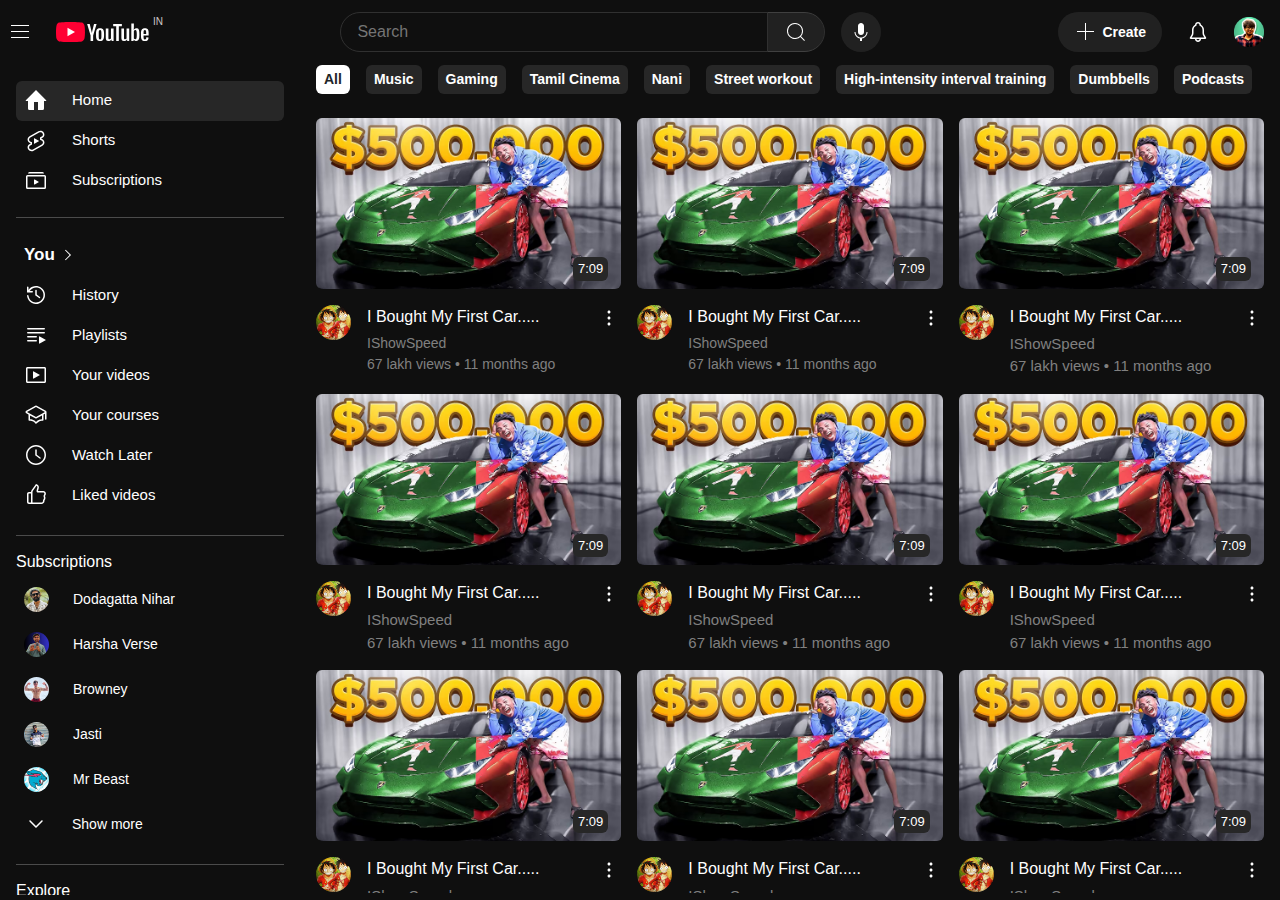
==== commit 02b0b523: "Added Responsiveness" ====
--- a/youtube-clone/home.html
+++ b/youtube-clone/home.html
@@ -19,59 +19,33 @@
         style="height: 56.5px; top: 0; background-color: #0f0f0f"
       >
         <div
-          class="d-flex justify-content-between align-items-center p-3 me-3 ms-2 h-100"
+          class="justify-content-between align-items-center me-3 ms-2 h-100 small-navbar"
+        >
+          <div class="d-flex gap-4 align-items-center">
+            <div class="d-flex align-items-center gap-1">
+              <img src="images/icons/youtube-logo.svg" alt="youtube-logo" />
+              <div class="pb-4">
+                <span style="color: rgb(205, 200, 200); font-size: 10px"
+                  >IN</span
+                >
+              </div>
+            </div>
+          </div>
+
+          <div>
+            <img src="images/icons/search.svg" alt="" />
+          </div>
+        </div>
+        <div
+          class="justify-content-between align-items-center me-3 ms-2 h-100 navbar"
+          style="display: flex"
         >
           <div class="d-flex gap-4 align-items-center">
             <div>
-              <svg
-                xmlns="http://www.w3.org/2000/svg"
-                fill="white"
-                height="24"
-                viewBox="0 0 24 24"
-                width="24"
-              >
-                <path d="M21 6H3V5h18v1zm0 5H3v1h18v-1zm0 6H3v1h18v-1z"></path>
-              </svg>
+              <img src="images/icons/menu.svg" alt="menu" />
             </div>
             <div class="d-flex align-items-center gap-1">
-              <svg
-                xmlns="http://www.w3.org/2000/svg"
-                id="yt-ringo2-svg_yt11"
-                width="93"
-                height="20"
-                viewBox="0 0 93 20"
-              >
-                <g>
-                  <path
-                    d="M14.4848 20C14.4848 20 23.5695 20 25.8229 19.4C27.0917 19.06 28.0459 18.08 28.3808 16.87C29 14.65 29 9.98 29 9.98C29 9.98 29 5.34 28.3808 3.14C28.0459 1.9 27.0917 0.94 25.8229 0.61C23.5695 0 14.4848 0 14.4848 0C14.4848 0 5.42037 0 3.17711 0.61C1.9286 0.94 0.954148 1.9 0.59888 3.14C0 5.34 0 9.98 0 9.98C0 9.98 0 14.65 0.59888 16.87C0.954148 18.08 1.9286 19.06 3.17711 19.4C5.42037 20 14.4848 20 14.4848 20Z"
-                    fill="#FF0033"
-                  ></path>
-                  <path d="M19 10L11.5 5.75V14.25L19 10Z" fill="white"></path>
-                </g>
-                <g id="youtube-paths_yt11" fill="white">
-                  <path
-                    d="M37.1384 18.8999V13.4399L40.6084 2.09994H38.0184L36.6984 7.24994C36.3984 8.42994 36.1284 9.65994 35.9284 10.7999H35.7684C35.6584 9.79994 35.3384 8.48994 35.0184 7.22994L33.7384 2.09994H31.1484L34.5684 13.4399V18.8999H37.1384Z"
-                  ></path>
-                  <path
-                    d="M44.1003 6.29994C41.0703 6.29994 40.0303 8.04994 40.0303 11.8199V13.6099C40.0303 16.9899 40.6803 19.1099 44.0403 19.1099C47.3503 19.1099 48.0603 17.0899 48.0603 13.6099V11.8199C48.0603 8.44994 47.3803 6.29994 44.1003 6.29994ZM45.3903 14.7199C45.3903 16.3599 45.1003 17.3899 44.0503 17.3899C43.0203 17.3899 42.7303 16.3499 42.7303 14.7199V10.6799C42.7303 9.27994 42.9303 8.02994 44.0503 8.02994C45.2303 8.02994 45.3903 9.34994 45.3903 10.6799V14.7199Z"
-                  ></path>
-                  <path
-                    d="M52.2713 19.0899C53.7313 19.0899 54.6413 18.4799 55.3913 17.3799H55.5013L55.6113 18.8999H57.6012V6.53994H54.9613V16.4699C54.6812 16.9599 54.0312 17.3199 53.4212 17.3199C52.6512 17.3199 52.4113 16.7099 52.4113 15.6899V6.53994H49.7812V15.8099C49.7812 17.8199 50.3613 19.0899 52.2713 19.0899Z"
-                  ></path>
-                  <path
-                    d="M62.8261 18.8999V4.14994H65.8661V2.09994H57.1761V4.14994H60.2161V18.8999H62.8261Z"
-                  ></path>
-                  <path
-                    d="M67.8728 19.0899C69.3328 19.0899 70.2428 18.4799 70.9928 17.3799H71.1028L71.2128 18.8999H73.2028V6.53994H70.5628V16.4699C70.2828 16.9599 69.6328 17.3199 69.0228 17.3199C68.2528 17.3199 68.0128 16.7099 68.0128 15.6899V6.53994H65.3828V15.8099C65.3828 17.8199 65.9628 19.0899 67.8728 19.0899Z"
-                  ></path>
-                  <path
-                    d="M80.6744 6.26994C79.3944 6.26994 78.4744 6.82994 77.8644 7.73994H77.7344C77.8144 6.53994 77.8744 5.51994 77.8744 4.70994V1.43994H75.3244L75.3144 12.1799L75.3244 18.8999H77.5444L77.7344 17.6999H77.8044C78.3944 18.5099 79.3044 19.0199 80.5144 19.0199C82.5244 19.0199 83.3844 17.2899 83.3844 13.6099V11.6999C83.3844 8.25994 82.9944 6.26994 80.6744 6.26994ZM80.7644 13.6099C80.7644 15.9099 80.4244 17.2799 79.3544 17.2799C78.8544 17.2799 78.1644 17.0399 77.8544 16.5899V9.23994C78.1244 8.53994 78.7244 8.02994 79.3944 8.02994C80.4744 8.02994 80.7644 9.33994 80.7644 11.7299V13.6099Z"
-                  ></path>
-                  <path
-                    d="M92.6517 11.4999C92.6517 8.51994 92.3517 6.30994 88.9217 6.30994C85.6917 6.30994 84.9717 8.45994 84.9717 11.6199V13.7899C84.9717 16.8699 85.6317 19.1099 88.8417 19.1099C91.3817 19.1099 92.6917 17.8399 92.5417 15.3799L90.2917 15.2599C90.2617 16.7799 89.9117 17.3999 88.9017 17.3999C87.6317 17.3999 87.5717 16.1899 87.5717 14.3899V13.5499H92.6517V11.4999ZM88.8617 7.96994C90.0817 7.96994 90.1717 9.11994 90.1717 11.0699V12.0799H87.5717V11.0699C87.5717 9.13994 87.6517 7.96994 88.8617 7.96994Z"
-                  ></path>
-                </g>
-              </svg>
+              <img src="images/icons/youtube-logo.svg" alt="youtube-logo" />
               <div class="pb-4">
                 <span style="color: rgb(205, 200, 200); font-size: 10px"
                   >IN</span
@@ -99,40 +73,17 @@
                 "
               />
               <div
-                class="h-100 ps-3 pe-3 rounded-pill rounded-start"
+                class="ps-3 pe-3 p-2 rounded-pill rounded-start"
                 style="
                   background-color: #ffffff14;
                   border-left: 1px solid #303030;
                 "
               >
-                <svg
-                  xmlns="http://www.w3.org/2000/svg"
-                  fill="white"
-                  height="24"
-                  viewBox="0 0 24 24"
-                  width="24"
-                  class="h-100"
-                >
-                  <path
-                    clip-rule="evenodd"
-                    d="M16.296 16.996a8 8 0 11.707-.708l3.909 3.91-.707.707-3.909-3.909zM18 11a7 7 0 00-14 0 7 7 0 1014 0z"
-                    fill-rule="evenodd"
-                  ></path>
-                </svg>
+                <img src="images/icons/search.svg" alt="search" />
               </div>
             </div>
             <div class="p-2 rounded-pill" style="background-color: #ffffff14">
-              <svg
-                xmlns="http://www.w3.org/2000/svg"
-                fill="white"
-                height="24"
-                viewBox="0 0 24 24"
-                width="24"
-              >
-                <path
-                  d="M12 3c-1.66 0-3 1.37-3 3.07v5.86c0 1.7 1.34 3.07 3 3.07s3-1.37 3-3.07V6.07C15 4.37 13.66 3 12 3zm6.5 9h-1c0 3.03-2.47 5.5-5.5 5.5S6.5 15.03 6.5 12h-1c0 3.24 2.39 5.93 5.5 6.41V21h2v-2.59c3.11-.48 5.5-3.17 5.5-6.41z"
-                ></path>
-              </svg>
+              <img src="images/icons/mic.svg" alt="mic" />
             </div>
           </div>
 
@@ -141,34 +92,17 @@
               class="pt-2 pb-2 ps-3 pe-3 rounded-pill"
               style="background-color: #ffffff14"
             >
-              <svg
-                xmlns="http://www.w3.org/2000/svg"
-                fill="white"
-                height="24"
-                viewBox="0 0 24 24"
-                width="24"
-              >
-                <path d="M20 12h-8v8h-1v-8H3v-1h8V3h1v8h8v1z"></path>
-              </svg>
+              <img src="images/icons/add.svg" alt="add" />
               <span class="text-white fw-bold" style="font-size: 14px"
                 >Create</span
               >
             </div>
 
             <div>
-              <svg
-                xmlns="http://www.w3.org/2000/svg"
-                fill="white"
-                height="24"
-                viewBox="0 0 24 24"
-                width="24"
-              >
-                <path
-                  clip-rule="evenodd"
-                  d="m13.497 4.898.053.8.694.4C15.596 6.878 16.5 8.334 16.5 10v2.892c0 .997.27 1.975.784 2.83L18.35 17.5H5.649l1.067-1.778c.513-.855.784-1.833.784-2.83V10c0-1.666.904-3.122 2.256-3.902l.694-.4.053-.8c.052-.78.703-1.398 1.497-1.398.794 0 1.445.618 1.497 1.398ZM6 10c0-2.224 1.21-4.165 3.007-5.201C9.11 3.236 10.41 2 12 2c1.59 0 2.89 1.236 2.993 2.799C16.79 5.835 18 7.776 18 10v2.892c0 .725.197 1.436.57 2.058l1.521 2.535c.4.667-.08 1.515-.857 1.515H15c0 .796-.316 1.559-.879 2.121-.562.563-1.325.879-2.121.879s-1.559-.316-2.121-.879C9.316 20.56 9 19.796 9 19H4.766c-.777 0-1.257-.848-.857-1.515L5.43 14.95c.373-.622.57-1.333.57-2.058V10Zm4.5 9c0 .398.158.78.44 1.06.28.282.662.44 1.06.44s.78-.158 1.06-.44c.282-.28.44-.662.44-1.06h-3Z"
-                  fill-rule="evenodd"
-                ></path>
-              </svg>
+              <img
+                src="images/icons/notification-bell.svg"
+                alt="notification-bell"
+              />
             </div>
 
             <div>
@@ -183,7 +117,7 @@
         </div>
       </div>
 
-      <div class="d-flex">
+      <div class="d-flex mt-2">
         <div class="flex-column gap-2 small-sidebar" style="max-width: 70px">
           <div class="p-2 pt-3 pb-3 rounded hover">
             <a
@@ -1237,7 +1171,7 @@
         </div>
 
         <div
-          class="m-2 p-2 main scroll-bar-main"
+          class="main-margin ms-3 me-3 main scroll-bar-main"
           style="width: 80vw; max-height: 92vh"
         >
           <div
@@ -1245,6 +1179,24 @@
             style="width: 100%; background-color: #0f0f0f"
           >
             <div
+              class="ps-2 pe-2 pt-1 pb-1 rounded fw-semibold text-nowrap trending-icon"
+              style="background-color: #272727; font-size: 14px"
+            >
+              <a href="trending.html"
+                ><svg
+                  xmlns="http://www.w3.org/2000/svg"
+                  fill="white"
+                  enable-background="new 0 0 24 24"
+                  height="24"
+                  viewBox="0 0 24 24"
+                  width="24"
+                >
+                  <path
+                    d="m9.8 9.8-3.83 8.23 8.23-3.83 3.83-8.23L9.8 9.8zm3.28 2.97c-.21.29-.51.48-.86.54-.07.01-.15.02-.22.02-.28 0-.54-.08-.77-.25-.29-.21-.48-.51-.54-.86-.06-.35.02-.71.23-.99.21-.29.51-.48.86-.54.35-.06.7.02.99.23.29.21.48.51.54.86.06.35-.02.7-.23.99zM12 3c4.96 0 9 4.04 9 9s-4.04 9-9 9-9-4.04-9-9 4.04-9 9-9m0-1C6.48 2 2 6.48 2 12s4.48 10 10 10 10-4.48 10-10S17.52 2 12 2z"
+                  ></path></svg
+              ></a>
+            </div>
+            <div
               class="ps-2 pe-2 pt-1 pb-1 rounded fw-semibold text-nowrap"
               style="background-color: white; font-size: 14px"
             >
@@ -1252,7 +1204,7 @@
             </div>
             <div
               class="ps-2 pe-2 pt-1 pb-1 rounded fw-semibold text-white text-nowrap"
-              style="background-color: rgb(39 39 39); font-size: 14px"
+              style="background-color: #272727; font-size: 14px"
             >
               <span>Music</span>
             </div>
@@ -1950,6 +1902,94 @@
           </div>
         </div>
       </div>
+
+      <div
+        class="position-sticky bottom-0 footer w-100 pt-1 pb-1 border-top footer"
+        style="background: #0f0f0f"
+      >
+        <div class="d-flex justify-content-around w-100 h-100">
+          <div>
+            <a
+              href="home.html"
+              class="d-flex flex-column align-items-center gap-1 text-decoration-none"
+            >
+              <svg
+                xmlns="http://www.w3.org/2000/svg"
+                fill="white"
+                height="24"
+                viewBox="0 0 24 24"
+                width="24"
+              >
+                <path
+                  clip-rule="evenodd"
+                  d="M22.146 11.146a.5.5 0 01-.353.854H20v7.5a1.5 1.5 0 01-1.5 1.5H14v-8h-4v8H5.5A1.5 1.5 0 014 19.5V12H2.207a.5.5 0 01-.353-.854L12 1l10.146 10.146Z"
+                  fill-rule="evenodd"
+                ></path>
+              </svg>
+              <span class="text-white" s>Home</span>
+            </a>
+          </div>
+
+          <div>
+            <a
+              href="#"
+              class="d-flex flex-column align-items-center gap-1 text-decoration-none"
+            >
+              <svg
+                xmlns="http://www.w3.org/2000/svg"
+                fill="white"
+                height="24"
+                viewBox="0 0 24 24"
+                width="24"
+              >
+                <path
+                  clip-rule="evenodd"
+                  d="m7.61 15.719.392-.22v-2.24l-.534-.228-.942-.404c-.869-.372-1.4-1.15-1.446-1.974-.047-.823.39-1.642 1.203-2.097h.001L15.13 3.59c1.231-.689 2.785-.27 3.466.833.652 1.058.313 2.452-.879 3.118l-1.327.743-.388.217v2.243l.53.227.942.404c.869.372 1.4 1.15 1.446 1.974.047.823-.39 1.642-1.203 2.097l-.002.001-8.845 4.964-.001.001c-1.231.688-2.784.269-3.465-.834-.652-1.058-.313-2.451.879-3.118l1.327-.742Zm1.993 6.002c-1.905 1.066-4.356.46-5.475-1.355-1.057-1.713-.548-3.89 1.117-5.025a4.14 4.14 0 01.305-.189l1.327-.742-.942-.404a4.055 4.055 0 01-.709-.391c-.963-.666-1.578-1.718-1.644-2.877-.08-1.422.679-2.77 1.968-3.49l8.847-4.966c1.905-1.066 4.356-.46 5.475 1.355 1.057 1.713.548 3.89-1.117 5.025a4.074 4.074 0 01-.305.19l-1.327.742.942.403c.253.109.49.24.709.392.963.666 1.578 1.717 1.644 2.876.08 1.423-.679 2.77-1.968 3.491l-8.847 4.965ZM10 14.567a.25.25 0 00.374.217l4.45-2.567a.25.25 0 000-.433l-4.45-2.567a.25.25 0 00-.374.216v5.134Z"
+                  fill-rule="evenodd"
+                ></path>
+              </svg>
+              <span class="text-white">Shorts</span>
+            </a>
+          </div>
+
+          <div>
+            <a
+              href="subscriptions.html"
+              class="d-flex flex-column align-items-center gap-1 text-decoration-none"
+            >
+              <svg
+                xmlns="http://www.w3.org/2000/svg"
+                fill="white"
+                height="24"
+                viewBox="0 0 24 24"
+                width="24"
+              >
+                <path
+                  clip-rule="evenodd"
+                  d="M4 4.5A1.5 1.5 0 015.5 3h13A1.5 1.5 0 0120 4.5H4Zm16.5 3h-17v11h17v-11ZM3.5 6A1.5 1.5 0 002 7.5v11A1.5 1.5 0 003.5 20h17a1.5 1.5 0 001.5-1.5v-11A1.5 1.5 0 0020.5 6h-17Zm7.257 4.454a.5.5 0 00-.757.43v4.233a.5.5 0 00.757.429L15 13l-4.243-2.546Z"
+                  fill-rule="evenodd"
+                ></path>
+              </svg>
+              <span class="text-white">Subscriptions</span>
+            </a>
+          </div>
+
+          <div>
+            <a
+              href="watch-later.html"
+              class="d-flex flex-column align-items-center gap-1 text-decoration-none"
+            >
+              <img
+                src="images/Gnani Profile_1.png"
+                alt="profile picture"
+                width="30"
+                height="30"
+              />
+              <span class="text-white">You</span>
+            </a>
+          </div>
+        </div>
+      </div>
     </div>
   </body>
 </html>
--- a/youtube-clone/style.css
+++ b/youtube-clone/style.css
@@ -17,6 +17,9 @@
 .scroll-bar::-webkit-scrollbar-thumb:hover {
   background: #555;
   cursor: pointer;
+}
+.subscriptions-bar {
+  display: none;
 }
 
 .scroll-flex {
@@ -39,10 +42,23 @@
   overflow: hidden;
   background-color: #0f0f0f !important;
 }
-.small-sidebar {
+.small-sidebar,
+.small-navbar {
   display: none !important;
 }
-
+.trending-icon {
+  display: none;
+}
+.latest-section {
+  display: flex !important;
+}
+.mar-left {
+  margin: 10px 20px;
+}
+.footer {
+  display: none;
+  font-size: 12px;
+}
 @media screen and (max-width: 1200px) {
   .sidebar {
     display: none !important;
@@ -53,4 +69,59 @@
   .main {
     width: 92vw !important;
   }
+  .trending-icon {
+    display: block;
+  }
+  .subscriptions-bar {
+    display: flex;
+  }
+  .latest-section {
+    display: none !important;
+  }
+  .mar-left {
+    margin: 5px 10px;
+  }
+  .trending-videos,
+  .trending-shorts {
+    width: 100% !important;
+  }
+  .profile-img {
+    width: 150px;
+  }
 }
+
+@media screen and (max-width: 768px) {
+  .navbar {
+    display: none !important;
+  }
+  .small-navbar {
+    display: flex !important;
+  }
+  .small-sidebar {
+    display: none !important;
+  }
+  .main {
+    width: 100vw !important;
+  }
+  .footer {
+    display: block;
+  }
+  .trending-videos {
+    flex-direction: column;
+  }
+  .mar-left {
+    margin: 5px 10px;
+  }
+  .thumbnail {
+    width: 100% !important;
+  }
+  .trending-para {
+    display: none;
+  }
+  .main-margin {
+    margin: 0 0 !important;
+  }
+  .profile-img {
+    width: 80px;
+  }
+}
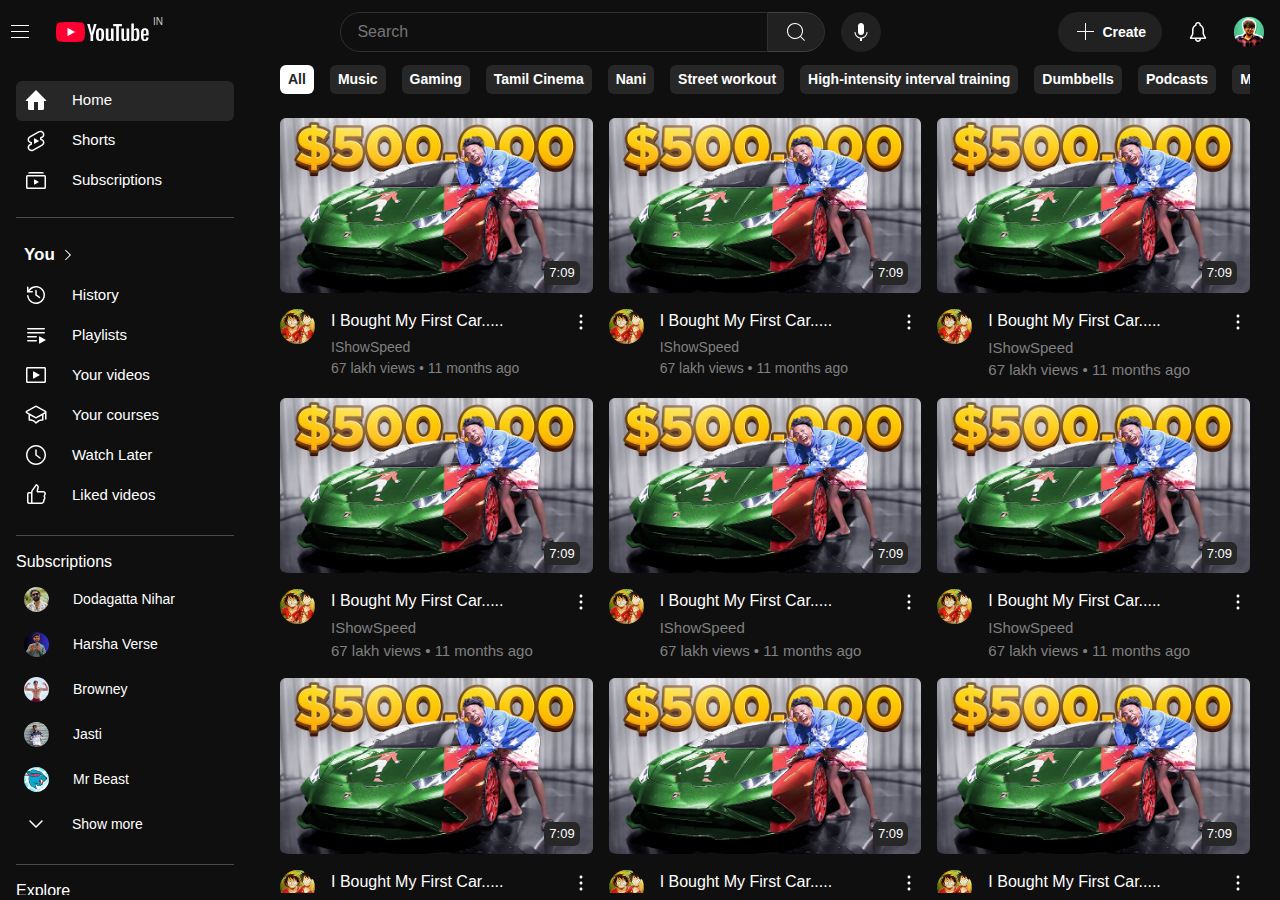
==== commit 87485b6c: "Added icons folder and improved responsiveness" ====
--- a/youtube-clone/home.html
+++ b/youtube-clone/home.html
@@ -118,26 +118,17 @@
       </div>
 
       <div class="d-flex mt-2">
-        <div class="flex-column gap-2 small-sidebar" style="max-width: 70px">
+        <div
+          class="flex-column gap-2 p-2 small-sidebar"
+          style="max-width: 70px"
+        >
           <div class="p-2 pt-3 pb-3 rounded hover">
             <a
               href="home.html"
               class="d-flex flex-column align-items-center gap-1 text-decoration-none text-white"
               style="font-size: 12px"
             >
-              <svg
-                xmlns="http://www.w3.org/2000/svg"
-                fill="white"
-                height="24"
-                viewBox="0 0 24 24"
-                width="24"
-              >
-                <path
-                  clip-rule="evenodd"
-                  d="M22.146 11.146a.5.5 0 01-.353.854H20v7.5a1.5 1.5 0 01-1.5 1.5H14v-8h-4v8H5.5A1.5 1.5 0 014 19.5V12H2.207a.5.5 0 01-.353-.854L12 1l10.146 10.146Z"
-                  fill-rule="evenodd"
-                ></path>
-              </svg>
+              <img src="images/icons/home.svg" alt="home" />
               <span>Home</span></a
             >
           </div>
@@ -148,19 +139,7 @@
               class="d-flex flex-column align-items-center gap-1 text-decoration-none text-white"
               style="font-size: 12px"
             >
-              <svg
-                xmlns="http://www.w3.org/2000/svg"
-                fill="white"
-                height="24"
-                viewBox="0 0 24 24"
-                width="24"
-              >
-                <path
-                  clip-rule="evenodd"
-                  d="m7.61 15.719.392-.22v-2.24l-.534-.228-.942-.404c-.869-.372-1.4-1.15-1.446-1.974-.047-.823.39-1.642 1.203-2.097h.001L15.13 3.59c1.231-.689 2.785-.27 3.466.833.652 1.058.313 2.452-.879 3.118l-1.327.743-.388.217v2.243l.53.227.942.404c.869.372 1.4 1.15 1.446 1.974.047.823-.39 1.642-1.203 2.097l-.002.001-8.845 4.964-.001.001c-1.231.688-2.784.269-3.465-.834-.652-1.058-.313-2.451.879-3.118l1.327-.742Zm1.993 6.002c-1.905 1.066-4.356.46-5.475-1.355-1.057-1.713-.548-3.89 1.117-5.025a4.14 4.14 0 01.305-.189l1.327-.742-.942-.404a4.055 4.055 0 01-.709-.391c-.963-.666-1.578-1.718-1.644-2.877-.08-1.422.679-2.77 1.968-3.49l8.847-4.966c1.905-1.066 4.356-.46 5.475 1.355 1.057 1.713.548 3.89-1.117 5.025a4.074 4.074 0 01-.305.19l-1.327.742.942.403c.253.109.49.24.709.392.963.666 1.578 1.717 1.644 2.876.08 1.423-.679 2.77-1.968 3.491l-8.847 4.965ZM10 14.567a.25.25 0 00.374.217l4.45-2.567a.25.25 0 000-.433l-4.45-2.567a.25.25 0 00-.374.216v5.134Z"
-                  fill-rule="evenodd"
-                ></path>
-              </svg>
+              <img src="images/icons/shorts.svg" alt="shorts" />
               <span>Shorts</span></a
             >
           </div>
@@ -171,42 +150,18 @@
               class="d-flex flex-column align-items-center gap-1 text-decoration-none text-white"
               style="font-size: 12px"
             >
-              <svg
-                xmlns="http://www.w3.org/2000/svg"
-                fill="white"
-                height="24"
-                viewBox="0 0 24 24"
-                width="24"
-              >
-                <path
-                  clip-rule="evenodd"
-                  d="M4 4.5A1.5 1.5 0 015.5 3h13A1.5 1.5 0 0120 4.5H4Zm16.5 3h-17v11h17v-11ZM3.5 6A1.5 1.5 0 002 7.5v11A1.5 1.5 0 003.5 20h17a1.5 1.5 0 001.5-1.5v-11A1.5 1.5 0 0020.5 6h-17Zm7.257 4.454a.5.5 0 00-.757.43v4.233a.5.5 0 00.757.429L15 13l-4.243-2.546Z"
-                  fill-rule="evenodd"
-                ></path>
-              </svg>
+              <img src="images/icons/subscriptions.svg" alt="subscriptions" />
               <span>Subscriptions</span></a
             >
           </div>
 
           <div class="p-2 pt-3 pb-3 rounded hover">
             <a
-              href="#"
+              href="watch-later.html"
               class="d-flex flex-column align-items-center gap-1 text-decoration-none text-white"
               style="font-size: 12px"
             >
-              <svg
-                xmlns="http://www.w3.org/2000/svg"
-                fill="currentColor"
-                height="24"
-                viewBox="0 0 24 24"
-                width="24"
-              >
-                <path
-                  clip-rule="evenodd"
-                  d="M12 20.5c1.894 0 3.643-.62 5.055-1.666a5.5 5.5 0 00-10.064-.105.755.755 0 01-.054.099A8.462 8.462 0 0012 20.5Zm4.079-5.189a7 7 0 012.142 2.48 8.5 8.5 0 10-12.443 0 7 7 0 0110.3-2.48ZM12 22c5.523 0 10-4.477 10-10S17.523 2 12 2 2 6.477 2 12s4.477 10 10 10Zm2-12.5a2 2 0 11-4 0 2 2 0 014 0Zm1.5 0a3.5 3.5 0 11-7 0 3.5 3.5 0 017 0Z"
-                  fill-rule="evenodd"
-                ></path>
-              </svg>
+              <img src="images/icons/you.svg" alt="you" />
               <span>You</span></a
             >
           </div>
@@ -214,7 +169,7 @@
 
         <div
           class="p-3 text-white scroll-bar sidebar"
-          style="max-width: 300px; max-height: 92.3vh"
+          style="max-width: 250px; max-height: 92.3vh"
         >
           <div class="p-2 rounded" style="background-color: #272727">
             <a
@@ -222,19 +177,7 @@
               class="d-flex align-items-center gap-4 text-decoration-none text-white"
               style="font-size: 15px"
             >
-              <svg
-                xmlns="http://www.w3.org/2000/svg"
-                fill="white"
-                height="24"
-                viewBox="0 0 24 24"
-                width="24"
-              >
-                <path
-                  clip-rule="evenodd"
-                  d="M22.146 11.146a.5.5 0 01-.353.854H20v7.5a1.5 1.5 0 01-1.5 1.5H14v-8h-4v8H5.5A1.5 1.5 0 014 19.5V12H2.207a.5.5 0 01-.353-.854L12 1l10.146 10.146Z"
-                  fill-rule="evenodd"
-                ></path>
-              </svg>
+              <img src="images/icons/home.svg" alt="" />
               <span>Home</span></a
             >
           </div>
@@ -245,19 +188,7 @@
               class="d-flex align-items-center gap-4 text-decoration-none text-white"
               style="font-size: 15px"
             >
-              <svg
-                xmlns="http://www.w3.org/2000/svg"
-                fill="white"
-                height="24"
-                viewBox="0 0 24 24"
-                width="24"
-              >
-                <path
-                  clip-rule="evenodd"
-                  d="m7.61 15.719.392-.22v-2.24l-.534-.228-.942-.404c-.869-.372-1.4-1.15-1.446-1.974-.047-.823.39-1.642 1.203-2.097h.001L15.13 3.59c1.231-.689 2.785-.27 3.466.833.652 1.058.313 2.452-.879 3.118l-1.327.743-.388.217v2.243l.53.227.942.404c.869.372 1.4 1.15 1.446 1.974.047.823-.39 1.642-1.203 2.097l-.002.001-8.845 4.964-.001.001c-1.231.688-2.784.269-3.465-.834-.652-1.058-.313-2.451.879-3.118l1.327-.742Zm1.993 6.002c-1.905 1.066-4.356.46-5.475-1.355-1.057-1.713-.548-3.89 1.117-5.025a4.14 4.14 0 01.305-.189l1.327-.742-.942-.404a4.055 4.055 0 01-.709-.391c-.963-.666-1.578-1.718-1.644-2.877-.08-1.422.679-2.77 1.968-3.49l8.847-4.966c1.905-1.066 4.356-.46 5.475 1.355 1.057 1.713.548 3.89-1.117 5.025a4.074 4.074 0 01-.305.19l-1.327.742.942.403c.253.109.49.24.709.392.963.666 1.578 1.717 1.644 2.876.08 1.423-.679 2.77-1.968 3.491l-8.847 4.965ZM10 14.567a.25.25 0 00.374.217l4.45-2.567a.25.25 0 000-.433l-4.45-2.567a.25.25 0 00-.374.216v5.134Z"
-                  fill-rule="evenodd"
-                ></path>
-              </svg>
+              <img src="images/icons/shorts.svg" alt="" />
               <span>Shorts</span></a
             >
           </div>
@@ -268,19 +199,7 @@
               class="d-flex align-items-center gap-4 text-decoration-none text-white"
               style="font-size: 15px"
             >
-              <svg
-                xmlns="http://www.w3.org/2000/svg"
-                fill="white"
-                height="24"
-                viewBox="0 0 24 24"
-                width="24"
-              >
-                <path
-                  clip-rule="evenodd"
-                  d="M4 4.5A1.5 1.5 0 015.5 3h13A1.5 1.5 0 0120 4.5H4Zm16.5 3h-17v11h17v-11ZM3.5 6A1.5 1.5 0 002 7.5v11A1.5 1.5 0 003.5 20h17a1.5 1.5 0 001.5-1.5v-11A1.5 1.5 0 0020.5 6h-17Zm7.257 4.454a.5.5 0 00-.757.43v4.233a.5.5 0 00.757.429L15 13l-4.243-2.546Z"
-                  fill-rule="evenodd"
-                ></path>
-              </svg>
+              <img src="images/icons/subscriptions.svg" alt="" />
               <span> Subscriptions</span></a
             >
           </div>
@@ -296,17 +215,8 @@
                 <p class="m-0 lh-0 p-0">
                   You
                   <span
-                    ><svg
-                      xmlns="http://www.w3.org/2000/svg"
-                      fill="white"
-                      height="16"
-                      viewBox="0 0 16 16"
-                      width="16"
-                    >
-                      <path
-                        d="M4.97 12.65 9.62 8 4.97 3.35l.71-.71L11.03 8l-5.35 5.35-.71-.7z"
-                      ></path></svg
-                  ></span>
+                    ><img src="images/icons/greater-than.svg" alt="you"
+                  /></span>
                 </p>
               </a>
             </div>
@@ -318,19 +228,7 @@
                   class="d-flex align-items-center gap-4 text-decoration-none text-white"
                   style="font-size: 15px"
                 >
-                  <svg
-                    xmlns="http://www.w3.org/2000/svg"
-                    fill="currentColor"
-                    height="24"
-                    viewBox="0 0 24 24"
-                    width="24"
-                  >
-                    <path
-                      clip-rule="evenodd"
-                      d="M14.203 4.83c-1.74-.534-3.614-.418-5.274.327-1.354.608-2.49 1.6-3.273 2.843H8.25c.414 0 .75.336.75.75s-.336.75-.75.75H3V4.25c0-.414.336-.75.75-.75s.75.336.75.75v2.775c.935-1.41 2.254-2.536 3.815-3.236 1.992-.894 4.241-1.033 6.328-.392 2.088.641 3.87 2.02 5.017 3.878 1.146 1.858 1.578 4.07 1.215 6.223-.364 2.153-1.498 4.1-3.19 5.48-1.693 1.379-3.83 2.095-6.012 2.016-2.182-.08-4.26-.949-5.849-2.447-1.588-1.499-2.578-3.523-2.784-5.697-.039-.412.264-.778.676-.817.412-.04.778.263.818.675.171 1.812.996 3.499 2.32 4.748 1.323 1.248 3.055 1.973 4.874 2.04 1.818.065 3.598-.532 5.01-1.681 1.41-1.15 2.355-2.773 2.657-4.567.303-1.794-.056-3.637-1.012-5.186-.955-1.548-2.44-2.697-4.18-3.231ZM12.75 7.5c0-.414-.336-.75-.75-.75s-.75.336-.75.75v4.886l.314.224 3.5 2.5c.337.241.806.163 1.046-.174.241-.337.163-.806-.174-1.046l-3.186-2.276V7.5Z"
-                      fill-rule="evenodd"
-                    ></path>
-                  </svg>
+                  <img src="images/icons/history.svg" alt="history" />
                   <span>History</span></a
                 >
               </div>
@@ -341,19 +239,7 @@
                   class="d-flex align-items-center gap-4 text-decoration-none text-white"
                   style="font-size: 15px"
                 >
-                  <svg
-                    xmlns="http://www.w3.org/2000/svg"
-                    fill="currentColor"
-                    height="24"
-                    viewBox="0 0 24 24"
-                    width="24"
-                  >
-                    <path
-                      clip-rule="evenodd"
-                      d="M3.75 5c-.414 0-.75.336-.75.75s.336.75.75.75h16.5c.414 0 .75-.336.75-.75S20.664 5 20.25 5H3.75Zm0 4c-.414 0-.75.336-.75.75s.336.75.75.75h16.5c.414 0 .75-.336.75-.75S20.664 9 20.25 9H3.75Zm0 4c-.414 0-.75.336-.75.75s.336.75.75.75h8.5c.414 0 .75-.336.75-.75s-.336-.75-.75-.75h-8.5Zm8.5 4c.414 0 .75.336.75.75s-.336.75-.75.75h-8.5c-.414 0-.75-.336-.75-.75s.336-.75.75-.75h8.5Zm3.498-3.572c-.333-.191-.748.05-.748.434v6.276c0 .384.415.625.748.434L22 17l-6.252-3.572Z"
-                      fill-rule="evenodd"
-                    ></path>
-                  </svg>
+                  <img src="images/icons/playlist.svg" alt="playlist" />
                   <span>Playlists</span></a
                 >
               </div>
@@ -364,19 +250,7 @@
                   class="d-flex align-items-center gap-4 text-decoration-none text-white"
                   style="font-size: 15px"
                 >
-                  <svg
-                    xmlns="http://www.w3.org/2000/svg"
-                    fill="currentColor"
-                    height="24"
-                    viewBox="0 0 24 24"
-                    width="24"
-                  >
-                    <path
-                      clip-rule="evenodd"
-                      d="M3.5 5.5h17v13h-17v-13ZM2 5.5C2 4.672 2.672 4 3.5 4h17c.828 0 1.5.672 1.5 1.5v13c0 .828-.672 1.5-1.5 1.5h-17c-.828 0-1.5-.672-1.5-1.5v-13Zm7.748 2.927c-.333-.19-.748.05-.748.435v6.276c0 .384.415.625.748.434L16 12 9.748 8.427Z"
-                      fill-rule="evenodd"
-                    ></path>
-                  </svg>
+                  <img src="images/icons/videos.svg" alt="videos" />
                   <span>Your videos</span></a
                 >
               </div>
@@ -387,19 +261,7 @@
                   class="d-flex align-items-center gap-4 text-decoration-none text-white"
                   style="font-size: 15px"
                 >
-                  <svg
-                    xmlns="http://www.w3.org/2000/svg"
-                    fill="currentColor"
-                    height="24"
-                    viewBox="0 0 24 24"
-                    width="24"
-                  >
-                    <path
-                      clip-rule="evenodd"
-                      d="M11.271 2.689a1.5 1.5 0 011.457 0l9 5A1.5 1.5 0 0122.5 9v7a.75.75 0 01-1.5 0v-5.284l-1.5.833V17a.75.75 0 01-.741.75c-1.9.023-3.076.4-3.941.896-.71.407-1.229.895-1.817 1.448-.159.149-.322.302-.496.46a.75.75 0 01-1.046-.034l-.076-.08c-.702-.73-1.303-1.355-2.164-1.832-.875-.485-2.074-.84-3.976-.858A.75.75 0 014.5 17v-5.45l-2.228-1.24a1.5 1.5 0 010-2.622l9-5ZM6 12.383v3.891c1.703.096 2.946.468 3.946 1.022.858.475 1.508 1.07 2.08 1.652.575-.54 1.221-1.13 2.046-1.603.988-.566 2.215-.963 3.928-1.068v-3.894l-5.272 2.928a1.5 1.5 0 01-1.457 0L6 12.383ZM12 4l9 5-9 5-9-5 9-5Z"
-                      fill-rule="evenodd"
-                    ></path>
-                  </svg>
+                  <img src="images/icons/courses.svg" alt="courses" />
                   <span>Your courses</span></a
                 >
               </div>
@@ -410,19 +272,7 @@
                   class="d-flex align-items-center gap-4 text-decoration-none text-white"
                   style="font-size: 15px"
                 >
-                  <svg
-                    xmlns="http://www.w3.org/2000/svg"
-                    fill="currentColor"
-                    height="24"
-                    viewBox="0 0 24 24"
-                    width="24"
-                  >
-                    <path
-                      clip-rule="evenodd"
-                      d="M20.5 12c0 4.694-3.806 8.5-8.5 8.5S3.5 16.694 3.5 12 7.306 3.5 12 3.5s8.5 3.806 8.5 8.5Zm1.5 0c0 5.523-4.477 10-10 10S2 17.523 2 12 6.477 2 12 2s10 4.477 10 10Zm-9.25-5c0-.414-.336-.75-.75-.75s-.75.336-.75.75v5.375l.3.225 4 3c.331.248.802.181 1.05-.15.248-.331.181-.801-.15-1.05l-3.7-2.775V7Z"
-                      fill-rule="evenodd"
-                    ></path>
-                  </svg>
+                  <img src="images/icons/watch-later.svg" alt="watch-later" />
                   <span>Watch Later</span></a
                 >
               </div>
@@ -433,19 +283,7 @@
                   class="d-flex align-items-center gap-4 text-decoration-none text-white"
                   style="font-size: 15px"
                 >
-                  <svg
-                    xmlns="http://www.w3.org/2000/svg"
-                    fill="currentColor"
-                    height="24"
-                    viewBox="0 0 24 24"
-                    width="24"
-                  >
-                    <path
-                      clip-rule="evenodd"
-                      d="M14.813 5.018 14.41 6.5 14 8h5.192c.826 0 1.609.376 2.125 1.022.711.888.794 2.125.209 3.101L21 13l.165.413c.519 1.296.324 2.769-.514 3.885l-.151.202v.5c0 1.657-1.343 3-3 3H5c-1.105 0-2-.895-2-2v-8c0-1.105.895-2 2-2h2v.282c0-.834.26-1.647.745-2.325L12 1l1.1.472c1.376.59 2.107 2.103 1.713 3.546ZM7 10.5H5c-.276 0-.5.224-.5.5v8c0 .276.224.5.5.5h2v-9Zm10.5 9h-9V9.282c0-.521.163-1.03.466-1.453l3.553-4.975c.682.298 1.043 1.051.847 1.77l-.813 2.981c-.123.451-.029.934.255 1.305.284.372.725.59 1.192.59h5.192c.37 0 .722.169.954.459.32.399.357.954.094 1.393l-.526.876c-.241.402-.28.894-.107 1.33l.165.412c.324.81.203 1.73-.32 2.428l-.152.202c-.195.26-.3.575-.3.9v.5c0 .828-.672 1.5-1.5 1.5Z"
-                      fill-rule="evenodd"
-                    ></path>
-                  </svg>
+                  <img src="images/icons/liked.svg" alt="" />
                   <span>Liked videos</span></a
                 >
               </div>
@@ -547,19 +385,7 @@
                   class="d-flex align-items-center gap-4 text-decoration-none text-white"
                   style="font-size: 15px"
                 >
-                  <svg
-                    xmlns="http://www.w3.org/2000/svg"
-                    fill="currentColor"
-                    height="24"
-                    viewBox="0 0 24 24"
-                    width="24"
-                  >
-                    <path
-                      clip-rule="evenodd"
-                      d="M5.47 8.47c.293-.293.767-.293 1.06 0L12 13.94l5.47-5.47c.293-.293.767-.293 1.06 0 .293.293.293.767 0 1.06l-6 6-.53.53-.53-.53-6-6c-.293-.293-.293-.767 0-1.06Z"
-                      fill-rule="evenodd"
-                    ></path>
-                  </svg>
+                  <img src="images/icons/show-more.svg" alt="show-more" />
                   <span style="font-size: 14px">Show more</span></a
                 >
               </div>
@@ -577,19 +403,7 @@
                 class="d-flex align-items-center gap-4 text-decoration-none text-white"
                 style="font-size: 15px"
               >
-                <svg
-                  xmlns="http://www.w3.org/2000/svg"
-                  fill="currentColor"
-                  height="24"
-                  viewBox="0 0 24 24"
-                  width="24"
-                >
-                  <path
-                    clip-rule="evenodd"
-                    d="m14 2-1.5.886-5.195 3.07C4.637 7.533 3 10.401 3 13.5c0 4.694 3.806 8.5 8.5 8.5s8.5-3.806 8.5-8.5V1l-1.5 1-3 2L14 5V2ZM8.068 7.248l4.432-2.62v3.175l2.332-1.555L18.5 3.803V13.5c0 3.866-3.134 7-7 7s-7-3.134-7-7c0-2.568 1.357-4.946 3.568-6.252ZM9 15c0-1.226.693-2.346 1.789-2.894L15 10v5c0 1.657-1.343 3-3 3s-3-1.343-3-3Z"
-                    fill-rule="evenodd"
-                  ></path>
-                </svg>
+                <img src="images/icons/trending.svg" alt="trending" />
                 <span>Trending</span></a
               >
             </div>
@@ -600,19 +414,7 @@
                 class="d-flex align-items-center gap-4 text-decoration-none text-white"
                 style="font-size: 15px"
               >
-                <svg
-                  xmlns="http://www.w3.org/2000/svg"
-                  fill="currentColor"
-                  height="24"
-                  viewBox="0 0 24 24"
-                  width="24"
-                >
-                  <path
-                    clip-rule="evenodd"
-                    d="M12 2.5c-.328 0-.653.065-.957.19-.303.126-.579.31-.81.542-.233.232-.417.508-.543.811-.125.304-.19.629-.19.957v1h5V5c0-.328-.065-.653-.19-.957-.126-.303-.31-.579-.542-.81-.232-.233-.508-.417-.811-.543-.304-.125-.629-.19-.957-.19ZM16 5v1h3.5c.828 0 1.5.672 1.5 1.5V18c0 2.21-1.79 4-4 4H7c-2.21 0-4-1.79-4-4V7.5C3 6.672 3.672 6 4.5 6H8V5c0-.525.103-1.045.304-1.53.201-.486.496-.927.868-1.298.371-.372.812-.667 1.297-.868C10.955 1.104 11.475 1 12 1c.525 0 1.045.103 1.53.304.486.202.927.496 1.298.868.372.371.667.812.867 1.297C15.896 3.955 16 4.475 16 5Zm-4 7.5c-.328 0-.653-.065-.957-.19-.303-.126-.579-.31-.81-.542-.233-.232-.417-.508-.543-.811-.125-.304-.19-.629-.19-.957 0-.414-.336-.75-.75-.75S8 9.586 8 10c0 .525.103 1.045.304 1.53.201.486.496.927.868 1.298.371.372.812.667 1.297.867.486.201 1.006.305 1.531.305.525 0 1.045-.104 1.53-.305.486-.2.927-.495 1.298-.867.372-.371.667-.812.867-1.297.201-.486.305-1.006.305-1.531 0-.414-.336-.75-.75-.75s-.75.336-.75.75c0 .328-.065.653-.19.957-.126.303-.31.579-.542.81-.232.233-.508.417-.811.543-.304.125-.629.19-.957.19Zm-7.5-5h15V18c0 1.38-1.12 2.5-2.5 2.5H7c-1.38 0-2.5-1.12-2.5-2.5V7.5Z"
-                    fill-rule="evenodd"
-                  ></path>
-                </svg>
+                <img src="images/icons/shopping.svg" alt="shopping" />
                 <span>Shopping</span></a
               >
             </div>
@@ -623,19 +425,7 @@
                 class="d-flex align-items-center gap-4 text-decoration-none text-white"
                 style="font-size: 15px"
               >
-                <svg
-                  xmlns="http://www.w3.org/2000/svg"
-                  fill="currentColor"
-                  height="24"
-                  viewBox="0 0 24 24"
-                  width="24"
-                >
-                  <path
-                    clip-rule="evenodd"
-                    d="M19 3c0-.271-.146-.521-.383-.654-.237-.133-.527-.127-.758.014l-9 5.5c-.223.136-.359.379-.359.64v7.901C8.059 16.146 7.546 16 7 16c-1.657 0-3 1.343-3 3s1.343 3 3 3 3-1.343 3-3v-7.08l7.5-4.583v6.064c-.441-.255-.954-.401-1.5-.401-1.657 0-3 1.343-3 3s1.343 3 3 3 3-1.343 3-3V3Zm-1.5 13c0-.828-.672-1.5-1.5-1.5s-1.5.672-1.5 1.5.672 1.5 1.5 1.5 1.5-.672 1.5-1.5Zm-9 3c0-.828-.672-1.5-1.5-1.5s-1.5.672-1.5 1.5.672 1.5 1.5 1.5 1.5-.672 1.5-1.5Zm9-13.42L10 10.162V8.92l7.5-4.584V5.58Z"
-                    fill-rule="evenodd"
-                  ></path>
-                </svg>
+                <img src="images/icons/music.svg" alt="" />
                 <span>Music</span></a
               >
             </div>
@@ -646,19 +436,7 @@
                 class="d-flex align-items-center gap-4 text-decoration-none text-white"
                 style="font-size: 15px"
               >
-                <svg
-                  xmlns="http://www.w3.org/2000/svg"
-                  fill="currentColor"
-                  height="24"
-                  viewBox="0 0 24 24"
-                  width="24"
-                >
-                  <path
-                    clip-rule="evenodd"
-                    d="m3.116 5.998 16.79-2.66.157.988-16.79 2.66-.157-.988Zm-1.481.235c-.13-.819.428-1.587 1.247-1.717l16.79-2.659c.819-.13 1.587.429 1.716 1.247l.157.988.234 1.481-1.481.235L6.463 7.999H22v11.5c0 .829-.672 1.5-1.5 1.5h-17c-.828 0-1.5-.671-1.5-1.5V8.539L1.79 7.22l-.156-.987Zm7.698 3.266h-2L9 11.999H6l-1.667-2.5H3.5v10h17v-10h-3.167L19 12h-3l-1.667-2.501h-2L14 12h-3L9.333 9.499Z"
-                    fill-rule="evenodd"
-                  ></path>
-                </svg>
+                <img src="images/icons/films.svg" alt="films" />
                 <span>Films</span></a
               >
             </div>
@@ -669,19 +447,7 @@
                 class="d-flex align-items-center gap-4 text-decoration-none text-white"
                 style="font-size: 15px"
               >
-                <svg
-                  xmlns="http://www.w3.org/2000/svg"
-                  fill="currentColor"
-                  height="24"
-                  viewBox="0 0 24 24"
-                  width="24"
-                >
-                  <path
-                    clip-rule="evenodd"
-                    d="M5.636 5.636c.293-.293.293-.768 0-1.06-.293-.294-.768-.294-1.06 0-.976.974-1.75 2.132-2.277 3.406C1.772 9.256 1.5 10.622 1.5 12c0 1.379.272 2.744.8 4.018.527 1.274 1.3 2.432 2.275 3.407.293.293.768.293 1.061 0 .293-.293.293-.768 0-1.061-.836-.836-1.499-1.828-1.95-2.92C3.232 14.352 3 13.182 3 12s.233-2.352.685-3.444c.452-1.092 1.115-2.084 1.951-2.92Zm2.828 1.768c.293.292.293.767 0 1.06-.464.464-.832 1.016-1.083 1.622C7.129 10.693 7 11.343 7 12c0 .656.13 1.306.38 1.913.252.607.62 1.158 1.084 1.622.293.293.293.768 0 1.06-.292.294-.767.294-1.06 0-.604-.603-1.083-1.32-1.41-2.108C5.669 13.7 5.5 12.853 5.5 12c0-.854.168-1.7.495-2.488.326-.788.805-1.505 1.409-2.108.293-.293.768-.293 1.06 0Zm7.072 0c.292-.293.767-.293 1.06 0C17.816 8.623 18.5 10.276 18.5 12c0 1.724-.685 3.377-1.904 4.596-.293.293-.768.293-1.06 0-.293-.293-.293-.768 0-1.06C16.473 14.597 17 13.325 17 12s-.527-2.598-1.464-3.536c-.293-.293-.293-.768 0-1.06Zm2.828-2.829c.293-.293.768-.293 1.06 0C21.395 6.545 22.5 9.215 22.5 12s-1.106 5.456-3.075 7.425c-.293.293-.768.293-1.061 0-.293-.293-.293-.768 0-1.061C20.052 16.676 21 14.387 21 12s-.948-4.676-2.636-6.364c-.293-.293-.293-.768 0-1.06ZM12 14c1.105 0 2-.895 2-2 0-1.104-.895-2-2-2s-2 .896-2 2c0 1.105.895 2 2 2Z"
-                    fill-rule="evenodd"
-                  ></path>
-                </svg>
+                <img src="images/icons/live.svg" alt="live" />
                 <span>Live</span></a
               >
             </div>
@@ -692,19 +458,7 @@
                 class="d-flex align-items-center gap-4 text-decoration-none text-white"
                 style="font-size: 15px"
               >
-                <svg
-                  xmlns="http://www.w3.org/2000/svg"
-                  fill="currentColor"
-                  height="24"
-                  viewBox="0 0 24 24"
-                  width="24"
-                >
-                  <path
-                    clip-rule="evenodd"
-                    d="m12 7.75-.772-.464-4.186-2.511L2.5 7.803v6.307L12 19.29l9.5-5.181V7.803l-4.542-3.028-4.186 2.511L12 7.75ZM12 6 7.814 3.488c-.497-.298-1.122-.283-1.604.039L1.668 6.555C1.251 6.833 1 7.3 1 7.803v6.307c0 .548.3 1.054.782 1.316l9.5 5.182c.447.244.989.244 1.436 0l9.5-5.182c.482-.262.782-.768.782-1.316V7.803c0-.502-.25-.97-.668-1.248L17.79 3.527c-.482-.322-1.107-.337-1.604-.039L12 6Zm3.5 6.25c0 .69-.56 1.25-1.25 1.25S13 12.94 13 12.25 13.56 11 14.25 11s1.25.56 1.25 1.25ZM7 8c-.414 0-.75.336-.75.75v1.5h-1.5c-.414 0-.75.336-.75.75s.336.75.75.75h1.5v1.5c0 .414.336.75.75.75s.75-.336.75-.75v-1.5h1.5c.414 0 .75-.336.75-.75s-.336-.75-.75-.75h-1.5v-1.5C7.75 8.336 7.414 8 7 8Zm10.75 3c.69 0 1.25-.56 1.25-1.25s-.56-1.25-1.25-1.25-1.25.56-1.25 1.25.56 1.25 1.25 1.25Z"
-                    fill-rule="evenodd"
-                  ></path>
-                </svg>
+                <img src="images/icons/gaming.svg" alt="gaming" />
                 <span>Gaming</span></a
               >
             </div>
@@ -715,19 +469,7 @@
                 class="d-flex align-items-center gap-4 text-decoration-none text-white"
                 style="font-size: 15px"
               >
-                <svg
-                  xmlns="http://www.w3.org/2000/svg"
-                  fill="currentColor"
-                  height="24"
-                  viewBox="0 0 24 24"
-                  width="24"
-                >
-                  <path
-                    clip-rule="evenodd"
-                    d="M2 5.121V3l.94.94.56.56.5.5.94-.94.12-.12L6 3l.94.94.12.12L8 5l.94-.94.12-.12L10 3l.94.94.12.12L12 5l.94-.94.12-.12L14 3l.94.94.12.12L16 5l.94-.94.12-.12L18 3l.94.94.12.12L20 5l.5-.5.56-.56L22 3v16c0 1.105-.895 2-2 2H4c-1.105 0-2-.895-2-2V5.121ZM10.75 19.5h-4.5v-5.25h4.5v5.25Zm1.25 0V13H5v6.5H4c-.276 0-.5-.224-.5-.5V7.65l2.514-2.514.925.925L8 7.12l1.06-1.06.94-.94.94.94L12 7.12l1.06-1.06.94-.94.94.94L16 7.12l1.06-1.06.926-.925L20.5 7.65V19c0 .276-.224.5-.5.5h-8ZM19 9v2H5V9h14Zm-5 4h5v1.5h-5V13Zm5 3h-5v1.5h5V16Z"
-                    fill-rule="evenodd"
-                  ></path>
-                </svg>
+                <img src="images/icons/news.svg" alt="news" />
                 <span>News</span></a
               >
             </div>
@@ -738,19 +480,7 @@
                 class="d-flex align-items-center gap-4 text-decoration-none text-white"
                 style="font-size: 15px"
               >
-                <svg
-                  xmlns="http://www.w3.org/2000/svg"
-                  fill="currentColor"
-                  height="24"
-                  viewBox="0 0 24 24"
-                  width="24"
-                >
-                  <path
-                    clip-rule="evenodd"
-                    d="M6.5 3.5h11V9c0 3.038-2.462 5.5-5.5 5.5S6.5 12.038 6.5 9V3.5ZM5 3.5C5 2.672 5.672 2 6.5 2h11c.828 0 1.5.672 1.5 1.5V4h2c.552 0 1 .448 1 1v3c0 2.493-1.825 4.56-4.212 4.938-1.082 1.588-2.8 2.707-4.788 2.991V17.5h1.5c.828 0 1.5.672 1.5 1.5v3H8v-3c0-.828.672-1.5 1.5-1.5H11v-1.57c-1.987-.285-3.706-1.404-4.788-2.992C3.825 12.56 2 10.493 2 8V5c0-.552.448-1 1-1h2v-.5Zm0 1.75H3.25V8c0 1.508.89 2.808 2.174 3.403C5.15 10.654 5 9.845 5 9V5.25Zm13.576 6.153C19.86 10.808 20.75 9.508 20.75 8V5.25H19V9c0 .844-.15 1.654-.424 2.403ZM9.5 20.5V19h5v1.5h-5Z"
-                    fill-rule="evenodd"
-                  ></path>
-                </svg>
+                <img src="images/icons/sports.svg" alt="sports" />
                 <span>Sport</span></a
               >
             </div>
@@ -761,19 +491,7 @@
                 class="d-flex align-items-center gap-4 text-decoration-none text-white"
                 style="font-size: 15px"
               >
-                <svg
-                  xmlns="http://www.w3.org/2000/svg"
-                  fill="currentColor"
-                  height="24"
-                  viewBox="0 0 24 24"
-                  width="24"
-                >
-                  <path
-                    clip-rule="evenodd"
-                    d="M11.271 2.689a1.5 1.5 0 011.457 0l9 5A1.5 1.5 0 0122.5 9v7a.75.75 0 01-1.5 0v-5.284l-1.5.833V17a.75.75 0 01-.741.75c-1.9.023-3.076.4-3.941.896-.71.407-1.229.895-1.817 1.448-.159.149-.322.302-.496.46a.75.75 0 01-1.046-.034l-.076-.08c-.702-.73-1.303-1.355-2.164-1.832-.875-.485-2.074-.84-3.976-.858A.75.75 0 014.5 17v-5.45l-2.228-1.24a1.5 1.5 0 010-2.622l9-5ZM6 12.383v3.891c1.703.096 2.946.468 3.946 1.022.858.475 1.508 1.07 2.08 1.652.575-.54 1.221-1.13 2.046-1.603.988-.566 2.215-.963 3.928-1.068v-3.894l-5.272 2.928a1.5 1.5 0 01-1.457 0L6 12.383ZM12 4l9 5-9 5-9-5 9-5Z"
-                    fill-rule="evenodd"
-                  ></path>
-                </svg>
+                <img src="images/icons/courses2.svg" alt="courses2" />
                 <span>Courses</span></a
               >
             </div>
@@ -784,19 +502,10 @@
                 class="d-flex align-items-center gap-4 text-decoration-none text-white"
                 style="font-size: 15px"
               >
-                <svg
-                  xmlns="http://www.w3.org/2000/svg"
-                  fill="currentColor"
-                  height="24"
-                  viewBox="0 0 24 24"
-                  width="24"
-                >
-                  <path
-                    clip-rule="evenodd"
-                    d="M11.58 2.03c.545-.078 1.1-.003 1.606.214.506.218.942.57 1.26 1.02.319.448.508.976.547 1.525.038.55-.075 1.099-.328 1.588-.252.489-.634.899-1.104 1.185-.254.154-.527.27-.81.343v.705l7.18 5.026c.267.187.383.527.284.84-.098.312-.388.524-.715.524H18v3c0 .552-.448 1-1 1h-2v3h-1v-1h-1v1h-1v-1h-1v1h-1v-1H9v1H8v-1H7v1H6v-7H4.5c-.327 0-.617-.212-.715-.524-.099-.313.017-.653.285-.84l7.18-5.026V7.25c0-.414.336-.75.75-.75.275 0 .545-.076.78-.219.235-.143.427-.348.553-.593.126-.244.183-.519.163-.793-.019-.275-.114-.539-.273-.763-.16-.225-.377-.4-.63-.51-.253-.109-.53-.146-.803-.107-.272.038-.53.151-.742.326-.213.174-.373.404-.464.664-.137.391-.564.597-.955.46-.391-.136-.598-.564-.461-.955.182-.52.503-.98.928-1.328.425-.35.939-.575 1.484-.652ZM15 15h1.5v2.5H15V15Zm2.12-1.5H6.88L12 9.915l5.12 3.585ZM7.5 15h6v4.5h-6V15Z"
-                    fill-rule="evenodd"
-                  ></path>
-                </svg>
+                <img
+                  src="images/icons/fashion-beauty.svg"
+                  alt="fashion-beauty"
+                />
                 <span>Fashion & Beauty</span></a
               >
             </div>
@@ -807,19 +516,7 @@
                 class="d-flex align-items-center gap-4 text-decoration-none text-white"
                 style="font-size: 15px"
               >
-                <svg
-                  xmlns="http://www.w3.org/2000/svg"
-                  fill="currentColor"
-                  height="24"
-                  viewBox="0 0 24 24"
-                  width="24"
-                >
-                  <path
-                    clip-rule="evenodd"
-                    d="M7.278 4.933C8.675 3.999 10.318 3.5 12 3.5c1.681 0 3.325.499 4.722 1.433 1.398.934 2.488 2.261 3.13 3.814.644 1.553.813 3.262.485 4.911-.328 1.65-1.138 3.164-2.327 4.352-.293.293-.293.768 0 1.061.293.293.768.293 1.061 0 1.399-1.399 2.351-3.18 2.737-5.12.386-1.94.188-3.95-.57-5.778-.756-1.827-2.038-3.389-3.682-4.488C15.91 2.586 13.978 2 12 2c-1.978 0-3.911.586-5.556 1.685-1.644 1.1-2.926 2.66-3.683 4.488-.757 1.827-.955 3.838-.569 5.778.386 1.94 1.338 3.721 2.737 5.12.293.293.768.293 1.06 0 .293-.293.293-.768 0-1.06-1.188-1.19-1.998-2.704-2.326-4.353-.328-1.649-.16-3.358.484-4.91.643-1.554 1.733-2.881 3.13-3.815ZM12 7.5c-.89 0-1.76.264-2.5.758-.74.495-1.317 1.198-1.657 2.02-.341.822-.43 1.727-.257 2.6.174.873.603 1.675 1.232 2.304.293.293.293.768 0 1.06-.293.293-.768.293-1.06 0-.84-.839-1.411-1.908-1.643-3.072-.231-1.163-.112-2.37.342-3.466S7.68 7.67 8.667 7.01C9.653 6.351 10.813 6 12 6c1.187 0 2.347.352 3.333 1.011.987.66 1.756 1.597 2.21 2.693.454 1.096.573 2.303.342 3.466-.232 1.164-.803 2.233-1.642 3.073-.293.293-.768.293-1.061 0-.293-.293-.293-.768 0-1.061.63-.63 1.058-1.431 1.231-2.304.174-.873.085-1.778-.256-2.6-.34-.822-.917-1.525-1.657-2.02-.74-.494-1.61-.758-2.5-.758Zm.875 6.299C13.541 13.474 14 12.79 14 12c0-1.105-.895-2-2-2s-2 .895-2 2c0 .79.459 1.474 1.125 1.799V21c0 .483.392.875.875.875s.875-.392.875-.875v-7.201Z"
-                    fill-rule="evenodd"
-                  ></path>
-                </svg>
+                <img src="images/icons/podcasts.svg" alt="podcasts" />
                 <span>Podcasts</span></a
               >
             </div>
@@ -836,29 +533,10 @@
                 class="d-flex align-items-center gap-4 text-decoration-none text-white"
                 style="font-size: 15px"
               >
-                <svg
-                  xmlns="http://www.w3.org/2000/svg"
-                  xmlns:xlink="http://www.w3.org/1999/xlink"
-                  version="1.1"
-                  x="0px"
-                  y="0px"
-                  width="24px"
-                  height="24px"
-                  viewBox="0 0 24 24"
-                  enable-background="new 0 0 24 24"
-                  xml:space="preserve"
-                >
-                  <g>
-                    <path
-                      fill="#FF0033"
-                      d="M21.58,7.19c-0.23-0.86-0.91-1.54-1.77-1.77C18.25,5,12,5,12,5S5.75,5,4.19,5.42   C3.33,5.65,2.65,6.33,2.42,7.19C2,8.75,2,12,2,12s0,3.25,0.42,4.81c0.23,0.86,0.91,1.54,1.77,1.77C5.75,19,12,19,12,19   s6.25,0,7.81-0.42c0.86-0.23,1.54-0.91,1.77-1.77C22,15.25,22,12,22,12S22,8.75,21.58,7.19z"
-                    ></path>
-                    <polygon
-                      fill="#FFFFFF"
-                      points="10,15 15,12 10,9  "
-                    ></polygon>
-                  </g>
-                </svg>
+                <img
+                  src="images/icons/youtube-premium.svg"
+                  alt="youtube-premium"
+                />
                 <span>YouTube Premium</span></a
               >
             </div>
@@ -869,33 +547,10 @@
                 class="d-flex align-items-center gap-4 text-decoration-none text-white"
                 style="font-size: 15px"
               >
-                <svg
-                  xmlns="http://www.w3.org/2000/svg"
-                  xmlns:xlink="http://www.w3.org/1999/xlink"
-                  version="1.1"
-                  x="0px"
-                  y="0px"
-                  width="24px"
-                  height="24px"
-                  viewBox="0 0 24 24"
-                  enable-background="new 0 0 24 24"
-                  xml:space="preserve"
-                >
-                  <g>
-                    <path
-                      fill="#FF0033"
-                      d="M11.13,1.21c0.48-0.28,1.26-0.28,1.74,0l8.01,4.64c0.48,0.28,0.87,0.97,0.87,1.53v9.24   c0,0.56-0.39,1.25-0.87,1.53l-8.01,4.64c-0.48,0.28-1.26,0.28-1.74,0l-8.01-4.64c-0.48-0.28-0.87-0.97-0.87-1.53V7.38   c0-0.56,0.39-1.25,0.87-1.53L11.13,1.21z"
-                    ></path>
-                    <polygon
-                      fill="#FFFFFF"
-                      points="10,15 15,12 10,9  "
-                    ></polygon>
-                    <path
-                      fill="#FFFFFF"
-                      d="M12,6c0.11,0,0.19,0.03,0.21,0.04l4.89,2.82c0.05,0.03,0.14,0.2,0.14,0.37v5.67c0,0.17-0.09,0.34-0.14,0.37   l-4.9,2.83c-0.03,0.01-0.1,0.04-0.21,0.04c-0.11,0-0.19-0.03-0.21-0.04l-4.9-2.83c-0.05-0.03-0.15-0.2-0.15-0.37V9.24   c0-0.17,0.1-0.34,0.14-0.37l4.9-2.83C11.82,6.03,11.89,6,12,6 M12,5c-0.25,0-0.51,0.06-0.71,0.18L6.39,8   C5.99,8.23,5.75,8.77,5.75,9.24v5.67c0,0.47,0.24,1,0.64,1.24l4.9,2.83c0.2,0.12,0.46,0.18,0.71,0.18c0.25,0,0.51-0.06,0.71-0.18   l4.9-2.83c0.41-0.24,0.64-0.77,0.64-1.24V9.24c0-0.47-0.23-1-0.64-1.24l-4.9-2.82C12.51,5.06,12.26,5,12,5L12,5z"
-                    ></path>
-                  </g>
-                </svg>
+                <img
+                  src="images/icons/youtube-studio.svg"
+                  alt="youtube-studio"
+                />
                 <span>YouTube Studio</span></a
               >
             </div>
@@ -906,36 +561,7 @@
                 class="d-flex align-items-center gap-4 text-decoration-none text-white"
                 style="font-size: 15px"
               >
-                <svg
-                  xmlns="http://www.w3.org/2000/svg"
-                  xmlns:xlink="http://www.w3.org/1999/xlink"
-                  version="1.1"
-                  x="0px"
-                  y="0px"
-                  width="24px"
-                  height="24px"
-                  viewBox="0 0 24 24"
-                  enable-background="new 0 0 24 24"
-                  xml:space="preserve"
-                >
-                  <g>
-                    <circle
-                      id="XMLID_4814__yt117"
-                      fill="#FF0033"
-                      cx="12"
-                      cy="12"
-                      r="11"
-                    ></circle>
-                    <path
-                      fill="#FFFFFF"
-                      d="M12,6.25c3.17,0,5.75,2.58,5.75,5.75s-2.58,5.75-5.75,5.75S6.25,15.17,6.25,12S8.83,6.25,12,6.25 M12,5.25   c-3.73,0-6.75,3.02-6.75,6.75s3.02,6.75,6.75,6.75s6.75-3.02,6.75-6.75S15.73,5.25,12,5.25L12,5.25z"
-                    ></path>
-                    <polygon
-                      fill="#FFFFFF"
-                      points="10,15 15,12 10,9  "
-                    ></polygon>
-                  </g>
-                </svg>
+                <img src="images/icons/youtube-music.svg" alt="youtube-music" />
                 <span>YouTube Music</span></a
               >
             </div>
@@ -946,41 +572,7 @@
                 class="d-flex align-items-center gap-4 text-decoration-none text-white"
                 style="font-size: 15px"
               >
-                <svg
-                  xmlns="http://www.w3.org/2000/svg"
-                  xmlns:xlink="http://www.w3.org/1999/xlink"
-                  version="1.1"
-                  x="0px"
-                  y="0px"
-                  width="24px"
-                  height="24px"
-                  viewBox="0 0 24 24"
-                  enable-background="new 0 0 24 24"
-                  xml:space="preserve"
-                >
-                  <g>
-                    <g>
-                      <path
-                        fill="#FF0033"
-                        d="M22.64,13.2c-0.01-1.04-0.62-5.98-0.9-6.74c-0.19-0.5-0.58-1.4-1.31-1.95c-0.94-0.7-1.7-0.83-2.68-0.85    C17.06,3.64,6.12,5.03,4.79,5.51C3.8,5.88,3.03,6.35,2.42,6.95c-0.99,0.98-1.18,1.93-1.02,3.6c0.14,1.52,0.85,6.55,1.21,7.59    c0.39,1.15,1.11,2.03,2.3,2.16c3.62,0.39,4.48-1.6,12.9-1.58c2.55,0.01,3.82-1.11,4.35-2.08C22.77,15.49,22.65,13.99,22.64,13.2z"
-                      ></path>
-                      <path
-                        fill="#212121"
-                        d="M17.47,4.04C17.47,4.04,17.48,4.04,17.47,4.04c0.94,0.02,1.67,0.14,2.56,0.81    c0.7,0.53,1.08,1.39,1.25,1.86c0.28,0.73,0.85,5.44,0.86,6.43c0.01,0.76,0.12,2.19-0.47,3.28c-0.5,0.92-1.71,1.98-4.13,1.98    c-0.01,0-0.01,0-0.02,0c-0.04,0-0.07,0-0.11,0c-7.23,0-8.55,1.56-11.33,1.56c-0.27,0-0.56-0.02-0.87-0.05    c-1.13-0.12-1.82-0.96-2.19-2.06c-0.34-0.99-1.01-5.79-1.15-7.24c-0.15-1.6,0.03-2.51,0.98-3.44c0.58-0.57,1.32-1.02,2.27-1.37    C6.38,5.35,16.73,4.04,17.47,4.04 M17.47,3.2c-0.47,0-3.53,0.37-6.09,0.72C8.82,4.27,5.6,4.75,4.84,5.03    c-1.06,0.39-1.9,0.9-2.56,1.56C1.05,7.8,0.9,9.06,1.05,10.7c0.12,1.27,0.8,6.28,1.19,7.43c0.53,1.55,1.55,2.48,2.89,2.62    c0.33,0.04,0.64,0.05,0.96,0.05c1.17,0,2.1-0.25,3.18-0.54c1.69-0.45,3.8-1.02,8.15-1.02l0.11,0l0.02,0    c1.07,0,3.68-0.24,4.86-2.42c0.63-1.17,0.6-2.59,0.58-3.43c0-0.09,0-0.18-0.01-0.26c-0.01-1.01-0.59-5.85-0.92-6.72    c-0.38-1-0.89-1.75-1.53-2.23c-1.05-0.79-1.94-0.96-3.04-0.98l-0.01,0L17.47,3.2L17.47,3.2z"
-                      ></path>
-                    </g>
-                    <g>
-                      <path
-                        fill="#FFFFFF"
-                        d="M15.28,11.85c-0.03,0.02-0.05,0.03-0.08,0.05c-0.21,0.14-0.42,0.28-0.63,0.43    c-0.49,0.33-3.33,2.26-3.33,2.26c-0.24,0.18-0.7,0.47-0.87,0.38c-0.17-0.09-0.23-0.72-0.27-1.02l-0.01-0.07    c-0.05-0.36-0.46-3.83-0.51-4.21C9.56,9.56,9.5,9.17,9.62,9.08c0.13-0.1,0.47,0.01,0.58,0.05c0.66,0.21,3.93,1.35,4.95,1.86    c0.03,0.02,0.06,0.03,0.1,0.04c0.15,0.06,0.35,0.15,0.35,0.39C15.6,11.65,15.42,11.76,15.28,11.85z"
-                      ></path>
-                      <path
-                        fill="#212121"
-                        d="M10.04,9.59c1.14,0.38,3.77,1.32,5.01,1.87c-0.15,0.1-0.3,0.2-0.45,0.3c-0.58,0.39-3.94,2.68-3.94,2.68    l-0.02,0.01l-0.02,0.01c0,0,0,0,0,0c0-0.03-0.01-0.05-0.01-0.07l-0.02-0.13l-0.01-0.08c-0.04-0.31-0.31-2.58-0.48-3.94    C10.08,9.98,10.06,9.76,10.04,9.59 M9.4,8.56c-0.07,0-0.14,0.01-0.18,0.05c-0.15,0.11-0.07,0.58-0.05,0.7    c0.05,0.45,0.54,4.56,0.6,4.99l0.01,0.08c0.05,0.36,0.12,1.1,0.33,1.21c0.03,0.01,0.06,0.02,0.1,0.02c0.25,0,0.68-0.28,0.93-0.47    c0,0,3.36-2.29,3.94-2.68c0.25-0.17,0.5-0.34,0.75-0.51c0.03-0.02,0.06-0.04,0.1-0.06c0.17-0.1,0.38-0.23,0.38-0.5    c-0.01-0.29-0.24-0.39-0.41-0.46c-0.04-0.02-0.08-0.03-0.11-0.05c-1.21-0.61-5.09-1.96-5.87-2.21C9.8,8.63,9.58,8.56,9.4,8.56    L9.4,8.56z"
-                      ></path>
-                    </g>
-                  </g>
-                </svg>
+                <img src="images/icons/youtube-kids.svg" alt="youtube-kids" />
                 <span>YouTube Kids</span></a
               >
             </div>
@@ -995,19 +587,7 @@
                 class="d-flex align-items-center gap-4 text-decoration-none text-white"
                 style="font-size: 15px"
               >
-                <svg
-                  xmlns="http://www.w3.org/2000/svg"
-                  fill="currentColor"
-                  height="24"
-                  viewBox="0 0 24 24"
-                  width="24"
-                >
-                  <path
-                    clip-rule="evenodd"
-                    d="m14.302 6.457-.668-.278L12.87 3.5h-1.737l-.766 2.68-.668.277c-.482.2-.934.463-1.344.778l-.575.44-2.706-.677-.868 1.504 1.938 2.003-.093.716c-.033.255-.05.514-.05.779 0 .264.017.524.05.779l.093.716-1.938 2.003.868 1.504 2.706-.677.575.44c.41.315.862.577 1.344.778l.668.278.766 2.679h1.737l.765-2.68.668-.277c.483-.2.934-.463 1.345-.778l.574-.44 2.706.677.869-1.504-1.938-2.003.092-.716c.033-.255.05-.514.05-.779 0-.264-.017-.524-.05-.779l-.092-.716 1.938-2.003-.869-1.504-2.706.677-.574-.44c-.41-.315-.862-.577-1.345-.778Zm4.436.214Zm-3.86-1.6-.67-2.346c-.123-.429-.516-.725-.962-.725h-2.492c-.446 0-.838.296-.961.725l-.67 2.347c-.605.251-1.17.58-1.682.972l-2.37-.593c-.433-.108-.885.084-1.108.47L2.717 8.08c-.223.386-.163.874.147 1.195l1.698 1.755c-.04.318-.062.642-.062.971 0 .329.021.653.062.97l-1.698 1.756c-.31.32-.37.809-.147 1.195l1.246 2.158c.223.386.675.578 1.109.47l2.369-.593c.512.393 1.077.72 1.681.972l.67 2.347c.124.429.516.725.962.725h2.492c.446 0 .839-.296.961-.725l.67-2.347c.605-.251 1.17-.58 1.682-.972l2.37.593c.433.108.885-.084 1.109-.47l1.245-2.158c.223-.386.163-.874-.147-1.195l-1.698-1.755c.04-.318.062-.642.062-.971 0-.329-.021-.653-.062-.97l1.698-1.756c.31-.32.37-.809.147-1.195L20.038 5.92c-.224-.386-.676-.578-1.11-.47l-2.369.593c-.512-.393-1.077-.72-1.681-.972ZM15.5 12c0 1.933-1.567 3.5-3.5 3.5S8.5 13.933 8.5 12s1.567-3.5 3.5-3.5 3.5 1.567 3.5 3.5ZM14 12c0 1.105-.895 2-2 2s-2-.895-2-2 .895-2 2-2 2 .895 2 2Z"
-                    fill-rule="evenodd"
-                  ></path>
-                </svg>
+                <img src="images/icons/settings.svg" alt="settings" />
                 <span>Settings</span></a
               >
             </div>
@@ -1018,19 +598,10 @@
                 class="d-flex align-items-center gap-4 text-decoration-none text-white"
                 style="font-size: 15px"
               >
-                <svg
-                  xmlns="http://www.w3.org/2000/svg"
-                  fill="currentColor"
-                  height="24"
-                  viewBox="0 0 24 24"
-                  width="24"
-                >
-                  <path
-                    clip-rule="evenodd"
-                    d="M4.75 3H4v18.25c0 .414.336.75.75.75s.75-.336.75-.75V14H11l.585 1.17c.254.509.774.83 1.342.83H18.5c.828 0 1.5-.672 1.5-1.5v-8c0-.828-.672-1.5-1.5-1.5H13l-.585-1.17C12.16 3.32 11.64 3 11.073 3H4.75Zm.75 9.5h6.427l.415.83.585 1.17H18.5v-8h-6.427l-.415-.83-.585-1.17H5.5v8Z"
-                    fill-rule="evenodd"
-                  ></path>
-                </svg>
+                <img
+                  src="images/icons/report-history.svg"
+                  alt="report-history"
+                />
                 <span>Report History</span></a
               >
             </div>
@@ -1041,19 +612,7 @@
                 class="d-flex align-items-center gap-4 text-decoration-none text-white"
                 style="font-size: 15px"
               >
-                <svg
-                  xmlns="http://www.w3.org/2000/svg"
-                  fill="currentColor"
-                  height="24"
-                  viewBox="0 0 24 24"
-                  width="24"
-                >
-                  <path
-                    clip-rule="evenodd"
-                    d="M3.5 12c0 4.694 3.806 8.5 8.5 8.5s8.5-3.806 8.5-8.5-3.806-8.5-8.5-8.5S3.5 7.306 3.5 12ZM12 2C6.477 2 2 6.477 2 12s4.477 10 10 10 10-4.477 10-10S17.523 2 12 2Zm2.245 7.505v-.003l-.003-.045c-.004-.044-.012-.114-.03-.2-.034-.174-.103-.4-.234-.619-.234-.39-.734-.883-1.978-.883s-1.744.494-1.978.883c-.131.22-.2.445-.235.62-.017.085-.025.155-.029.2l-.003.044v.004c-.004.415-.34.749-.755.749-.417 0-.755-.338-.755-.755H9h-.755v-.022l.001-.036.008-.114c.008-.092.023-.218.053-.367.058-.294.177-.694.42-1.1.517-.86 1.517-1.616 3.273-1.616 1.756 0 2.756.756 3.272 1.617.244.405.363.805.421 1.1.03.148.046.274.053.366l.008.114v.036l.001.013v.008L15 9.5h.755c0 .799-.249 1.397-.676 1.847-.374.395-.853.634-1.202.808l-.04.02c-.398.2-.646.333-.82.516-.136.143-.262.358-.262.809 0 .417-.338.755-.755.755s-.755-.338-.755-.755c0-.799.249-1.397.676-1.847.374-.395.853-.634 1.202-.808l.04-.02c.398-.2.646-.333.82-.516.135-.143.261-.356.262-.804ZM12 18.25c.69 0 1.25-.56 1.25-1.25s-.56-1.25-1.25-1.25-1.25.56-1.25 1.25.56 1.25 1.25 1.25Z"
-                    fill-rule="evenodd"
-                  ></path>
-                </svg>
+                <img src="images/icons/help.svg" alt="help" />
                 <span>Help</span></a
               >
             </div>
@@ -1064,19 +623,7 @@
                 class="d-flex align-items-center gap-4 text-decoration-none text-white"
                 style="font-size: 15px"
               >
-                <svg
-                  xmlns="http://www.w3.org/2000/svg"
-                  fill="currentColor"
-                  height="24"
-                  viewBox="0 0 24 24"
-                  width="24"
-                >
-                  <path
-                    clip-rule="evenodd"
-                    d="M6.379 17.5H19c.276 0 .5-.224.5-.5V5c0-.276-.224-.5-.5-.5H5c-.276 0-.5.224-.5.5v14.379l1.44-1.44.439-.439Zm-1.879 4-.033.033-.26.26-.353.353c-.315.315-.854.092-.854-.353V5c0-1.105.895-2 2-2h14c1.105 0 2 .895 2 2v12c0 1.105-.895 2-2 2H7l-2.5 2.5ZM12 6c.552 0 1 .448 1 1v4c0 .552-.448 1-1 1s-1-.448-1-1V7c0-.552.448-1 1-1Zm0 9.75c.69 0 1.25-.56 1.25-1.25s-.56-1.25-1.25-1.25-1.25.56-1.25 1.25.56 1.25 1.25 1.25Z"
-                    fill-rule="evenodd"
-                  ></path>
-                </svg>
+                <img src="images/icons/feedback.svg" alt="feedback" />
                 <span>Send Feedback</span></a
               >
             </div>
@@ -1171,8 +718,8 @@
         </div>
 
         <div
-          class="main-margin ms-3 me-3 main scroll-bar-main"
-          style="width: 80vw; max-height: 92vh"
+          class="main-margin main scroll-bar-main"
+          style="width: 85vw; max-height: 92vh; margin: 0 30px"
         >
           <div
             class="d-flex gap-3 scroll-flex"
@@ -1183,18 +730,8 @@
               style="background-color: #272727; font-size: 14px"
             >
               <a href="trending.html"
-                ><svg
-                  xmlns="http://www.w3.org/2000/svg"
-                  fill="white"
-                  enable-background="new 0 0 24 24"
-                  height="24"
-                  viewBox="0 0 24 24"
-                  width="24"
-                >
-                  <path
-                    d="m9.8 9.8-3.83 8.23 8.23-3.83 3.83-8.23L9.8 9.8zm3.28 2.97c-.21.29-.51.48-.86.54-.07.01-.15.02-.22.02-.28 0-.54-.08-.77-.25-.29-.21-.48-.51-.54-.86-.06-.35.02-.71.23-.99.21-.29.51-.48.86-.54.35-.06.7.02.99.23.29.21.48.51.54.86.06.35-.02.7-.23.99zM12 3c4.96 0 9 4.04 9 9s-4.04 9-9 9-9-4.04-9-9 4.04-9 9-9m0-1C6.48 2 2 6.48 2 12s4.48 10 10 10 10-4.48 10-10S17.52 2 12 2z"
-                  ></path></svg
-              ></a>
+                ><img src="images/icons/explore.svg" alt="explore"
+              /></a>
             </div>
             <div
               class="ps-2 pe-2 pt-1 pb-1 rounded fw-semibold text-nowrap"
@@ -1273,12 +810,6 @@
               style="background-color: rgb(39 39 39); font-size: 14px"
             >
               <span>Super hero movies</span>
-            </div>
-            <div
-              class="ps-2 pe-2 pt-1 pb-1 rounded fw-semibold text-white text-nowrap"
-              style="background-color: rgb(39 39 39); font-size: 14px"
-            >
-              <span>Smartphones</span>
             </div>
             <div
               class="ps-2 pe-2 pt-1 pb-1 rounded fw-semibold text-white text-nowrap"
@@ -1342,18 +873,7 @@
                         </div>
 
                         <div>
-                          <svg
-                            xmlns="http://www.w3.org/2000/svg"
-                            fill="white"
-                            enable-background="new 0 0 24 24"
-                            height="24"
-                            viewBox="0 0 24 24"
-                            width="24"
-                          >
-                            <path
-                              d="M12 16.5c.83 0 1.5.67 1.5 1.5s-.67 1.5-1.5 1.5-1.5-.67-1.5-1.5.67-1.5 1.5-1.5zM10.5 12c0 .83.67 1.5 1.5 1.5s1.5-.67 1.5-1.5-.67-1.5-1.5-1.5-1.5.67-1.5 1.5zm0-6c0 .83.67 1.5 1.5 1.5s1.5-.67 1.5-1.5-.67-1.5-1.5-1.5-1.5.67-1.5 1.5z"
-                            ></path>
-                          </svg>
+                          <img src="images/icons/options.svg" alt="options" />
                         </div>
                       </div>
                     </div>
@@ -1411,18 +931,7 @@
                         </div>
 
                         <div>
-                          <svg
-                            xmlns="http://www.w3.org/2000/svg"
-                            fill="white"
-                            enable-background="new 0 0 24 24"
-                            height="24"
-                            viewBox="0 0 24 24"
-                            width="24"
-                          >
-                            <path
-                              d="M12 16.5c.83 0 1.5.67 1.5 1.5s-.67 1.5-1.5 1.5-1.5-.67-1.5-1.5.67-1.5 1.5-1.5zM10.5 12c0 .83.67 1.5 1.5 1.5s1.5-.67 1.5-1.5-.67-1.5-1.5-1.5-1.5.67-1.5 1.5zm0-6c0 .83.67 1.5 1.5 1.5s1.5-.67 1.5-1.5-.67-1.5-1.5-1.5-1.5.67-1.5 1.5z"
-                            ></path>
-                          </svg>
+                          <img src="images/icons/options.svg" alt="options" />
                         </div>
                       </div>
                     </div>
@@ -1478,18 +987,7 @@
                         </div>
 
                         <div>
-                          <svg
-                            xmlns="http://www.w3.org/2000/svg"
-                            fill="white"
-                            enable-background="new 0 0 24 24"
-                            height="24"
-                            viewBox="0 0 24 24"
-                            width="24"
-                          >
-                            <path
-                              d="M12 16.5c.83 0 1.5.67 1.5 1.5s-.67 1.5-1.5 1.5-1.5-.67-1.5-1.5.67-1.5 1.5-1.5zM10.5 12c0 .83.67 1.5 1.5 1.5s1.5-.67 1.5-1.5-.67-1.5-1.5-1.5-1.5.67-1.5 1.5zm0-6c0 .83.67 1.5 1.5 1.5s1.5-.67 1.5-1.5-.67-1.5-1.5-1.5-1.5.67-1.5 1.5z"
-                            ></path>
-                          </svg>
+                          <img src="images/icons/options.svg" alt="options" />
                         </div>
                       </div>
                     </div>
@@ -1545,18 +1043,7 @@
                         </div>
 
                         <div>
-                          <svg
-                            xmlns="http://www.w3.org/2000/svg"
-                            fill="white"
-                            enable-background="new 0 0 24 24"
-                            height="24"
-                            viewBox="0 0 24 24"
-                            width="24"
-                          >
-                            <path
-                              d="M12 16.5c.83 0 1.5.67 1.5 1.5s-.67 1.5-1.5 1.5-1.5-.67-1.5-1.5.67-1.5 1.5-1.5zM10.5 12c0 .83.67 1.5 1.5 1.5s1.5-.67 1.5-1.5-.67-1.5-1.5-1.5-1.5.67-1.5 1.5zm0-6c0 .83.67 1.5 1.5 1.5s1.5-.67 1.5-1.5-.67-1.5-1.5-1.5-1.5.67-1.5 1.5z"
-                            ></path>
-                          </svg>
+                          <img src="images/icons/options.svg" alt="options" />
                         </div>
                       </div>
                     </div>
@@ -1612,18 +1099,7 @@
                         </div>
 
                         <div>
-                          <svg
-                            xmlns="http://www.w3.org/2000/svg"
-                            fill="white"
-                            enable-background="new 0 0 24 24"
-                            height="24"
-                            viewBox="0 0 24 24"
-                            width="24"
-                          >
-                            <path
-                              d="M12 16.5c.83 0 1.5.67 1.5 1.5s-.67 1.5-1.5 1.5-1.5-.67-1.5-1.5.67-1.5 1.5-1.5zM10.5 12c0 .83.67 1.5 1.5 1.5s1.5-.67 1.5-1.5-.67-1.5-1.5-1.5-1.5.67-1.5 1.5zm0-6c0 .83.67 1.5 1.5 1.5s1.5-.67 1.5-1.5-.67-1.5-1.5-1.5-1.5.67-1.5 1.5z"
-                            ></path>
-                          </svg>
+                          <img src="images/icons/options.svg" alt="options" />
                         </div>
                       </div>
                     </div>
@@ -1679,18 +1155,7 @@
                         </div>
 
                         <div>
-                          <svg
-                            xmlns="http://www.w3.org/2000/svg"
-                            fill="white"
-                            enable-background="new 0 0 24 24"
-                            height="24"
-                            viewBox="0 0 24 24"
-                            width="24"
-                          >
-                            <path
-                              d="M12 16.5c.83 0 1.5.67 1.5 1.5s-.67 1.5-1.5 1.5-1.5-.67-1.5-1.5.67-1.5 1.5-1.5zM10.5 12c0 .83.67 1.5 1.5 1.5s1.5-.67 1.5-1.5-.67-1.5-1.5-1.5-1.5.67-1.5 1.5zm0-6c0 .83.67 1.5 1.5 1.5s1.5-.67 1.5-1.5-.67-1.5-1.5-1.5-1.5.67-1.5 1.5z"
-                            ></path>
-                          </svg>
+                          <img src="images/icons/options.svg" alt="options" />
                         </div>
                       </div>
                     </div>
@@ -1746,18 +1211,7 @@
                         </div>
 
                         <div>
-                          <svg
-                            xmlns="http://www.w3.org/2000/svg"
-                            fill="white"
-                            enable-background="new 0 0 24 24"
-                            height="24"
-                            viewBox="0 0 24 24"
-                            width="24"
-                          >
-                            <path
-                              d="M12 16.5c.83 0 1.5.67 1.5 1.5s-.67 1.5-1.5 1.5-1.5-.67-1.5-1.5.67-1.5 1.5-1.5zM10.5 12c0 .83.67 1.5 1.5 1.5s1.5-.67 1.5-1.5-.67-1.5-1.5-1.5-1.5.67-1.5 1.5zm0-6c0 .83.67 1.5 1.5 1.5s1.5-.67 1.5-1.5-.67-1.5-1.5-1.5-1.5.67-1.5 1.5z"
-                            ></path>
-                          </svg>
+                          <img src="images/icons/options.svg" alt="options" />
                         </div>
                       </div>
                     </div>
@@ -1813,18 +1267,7 @@
                         </div>
 
                         <div>
-                          <svg
-                            xmlns="http://www.w3.org/2000/svg"
-                            fill="white"
-                            enable-background="new 0 0 24 24"
-                            height="24"
-                            viewBox="0 0 24 24"
-                            width="24"
-                          >
-                            <path
-                              d="M12 16.5c.83 0 1.5.67 1.5 1.5s-.67 1.5-1.5 1.5-1.5-.67-1.5-1.5.67-1.5 1.5-1.5zM10.5 12c0 .83.67 1.5 1.5 1.5s1.5-.67 1.5-1.5-.67-1.5-1.5-1.5-1.5.67-1.5 1.5zm0-6c0 .83.67 1.5 1.5 1.5s1.5-.67 1.5-1.5-.67-1.5-1.5-1.5-1.5.67-1.5 1.5z"
-                            ></path>
-                          </svg>
+                          <img src="images/icons/options.svg" alt="options" />
                         </div>
                       </div>
                     </div>
@@ -1880,18 +1323,7 @@
                         </div>
 
                         <div>
-                          <svg
-                            xmlns="http://www.w3.org/2000/svg"
-                            fill="white"
-                            enable-background="new 0 0 24 24"
-                            height="24"
-                            viewBox="0 0 24 24"
-                            width="24"
-                          >
-                            <path
-                              d="M12 16.5c.83 0 1.5.67 1.5 1.5s-.67 1.5-1.5 1.5-1.5-.67-1.5-1.5.67-1.5 1.5-1.5zM10.5 12c0 .83.67 1.5 1.5 1.5s1.5-.67 1.5-1.5-.67-1.5-1.5-1.5-1.5.67-1.5 1.5zm0-6c0 .83.67 1.5 1.5 1.5s1.5-.67 1.5-1.5-.67-1.5-1.5-1.5-1.5.67-1.5 1.5z"
-                            ></path>
-                          </svg>
+                          <img src="images/icons/options.svg" alt="options" />
                         </div>
                       </div>
                     </div>
@@ -1913,20 +1345,8 @@
               href="home.html"
               class="d-flex flex-column align-items-center gap-1 text-decoration-none"
             >
-              <svg
-                xmlns="http://www.w3.org/2000/svg"
-                fill="white"
-                height="24"
-                viewBox="0 0 24 24"
-                width="24"
-              >
-                <path
-                  clip-rule="evenodd"
-                  d="M22.146 11.146a.5.5 0 01-.353.854H20v7.5a1.5 1.5 0 01-1.5 1.5H14v-8h-4v8H5.5A1.5 1.5 0 014 19.5V12H2.207a.5.5 0 01-.353-.854L12 1l10.146 10.146Z"
-                  fill-rule="evenodd"
-                ></path>
-              </svg>
-              <span class="text-white" s>Home</span>
+              <img src="images/icons/home.svg" alt="home" />
+              <span class="text-white">Home</span>
             </a>
           </div>
 
@@ -1935,19 +1355,7 @@
               href="#"
               class="d-flex flex-column align-items-center gap-1 text-decoration-none"
             >
-              <svg
-                xmlns="http://www.w3.org/2000/svg"
-                fill="white"
-                height="24"
-                viewBox="0 0 24 24"
-                width="24"
-              >
-                <path
-                  clip-rule="evenodd"
-                  d="m7.61 15.719.392-.22v-2.24l-.534-.228-.942-.404c-.869-.372-1.4-1.15-1.446-1.974-.047-.823.39-1.642 1.203-2.097h.001L15.13 3.59c1.231-.689 2.785-.27 3.466.833.652 1.058.313 2.452-.879 3.118l-1.327.743-.388.217v2.243l.53.227.942.404c.869.372 1.4 1.15 1.446 1.974.047.823-.39 1.642-1.203 2.097l-.002.001-8.845 4.964-.001.001c-1.231.688-2.784.269-3.465-.834-.652-1.058-.313-2.451.879-3.118l1.327-.742Zm1.993 6.002c-1.905 1.066-4.356.46-5.475-1.355-1.057-1.713-.548-3.89 1.117-5.025a4.14 4.14 0 01.305-.189l1.327-.742-.942-.404a4.055 4.055 0 01-.709-.391c-.963-.666-1.578-1.718-1.644-2.877-.08-1.422.679-2.77 1.968-3.49l8.847-4.966c1.905-1.066 4.356-.46 5.475 1.355 1.057 1.713.548 3.89-1.117 5.025a4.074 4.074 0 01-.305.19l-1.327.742.942.403c.253.109.49.24.709.392.963.666 1.578 1.717 1.644 2.876.08 1.423-.679 2.77-1.968 3.491l-8.847 4.965ZM10 14.567a.25.25 0 00.374.217l4.45-2.567a.25.25 0 000-.433l-4.45-2.567a.25.25 0 00-.374.216v5.134Z"
-                  fill-rule="evenodd"
-                ></path>
-              </svg>
+              <img src="images/icons/shorts.svg" alt="shorts" />
               <span class="text-white">Shorts</span>
             </a>
           </div>
@@ -1957,19 +1365,7 @@
               href="subscriptions.html"
               class="d-flex flex-column align-items-center gap-1 text-decoration-none"
             >
-              <svg
-                xmlns="http://www.w3.org/2000/svg"
-                fill="white"
-                height="24"
-                viewBox="0 0 24 24"
-                width="24"
-              >
-                <path
-                  clip-rule="evenodd"
-                  d="M4 4.5A1.5 1.5 0 015.5 3h13A1.5 1.5 0 0120 4.5H4Zm16.5 3h-17v11h17v-11ZM3.5 6A1.5 1.5 0 002 7.5v11A1.5 1.5 0 003.5 20h17a1.5 1.5 0 001.5-1.5v-11A1.5 1.5 0 0020.5 6h-17Zm7.257 4.454a.5.5 0 00-.757.43v4.233a.5.5 0 00.757.429L15 13l-4.243-2.546Z"
-                  fill-rule="evenodd"
-                ></path>
-              </svg>
+              <img src="images/icons/subscriptions.svg" alt="" />
               <span class="text-white">Subscriptions</span>
             </a>
           </div>
--- a/youtube-clone/style.css
+++ b/youtube-clone/style.css
@@ -124,4 +124,10 @@
   .profile-img {
     width: 80px;
   }
+  .order-icon {
+    display: none;
+  }
+  .watch-later-span {
+    display: none;
+  }
 }
